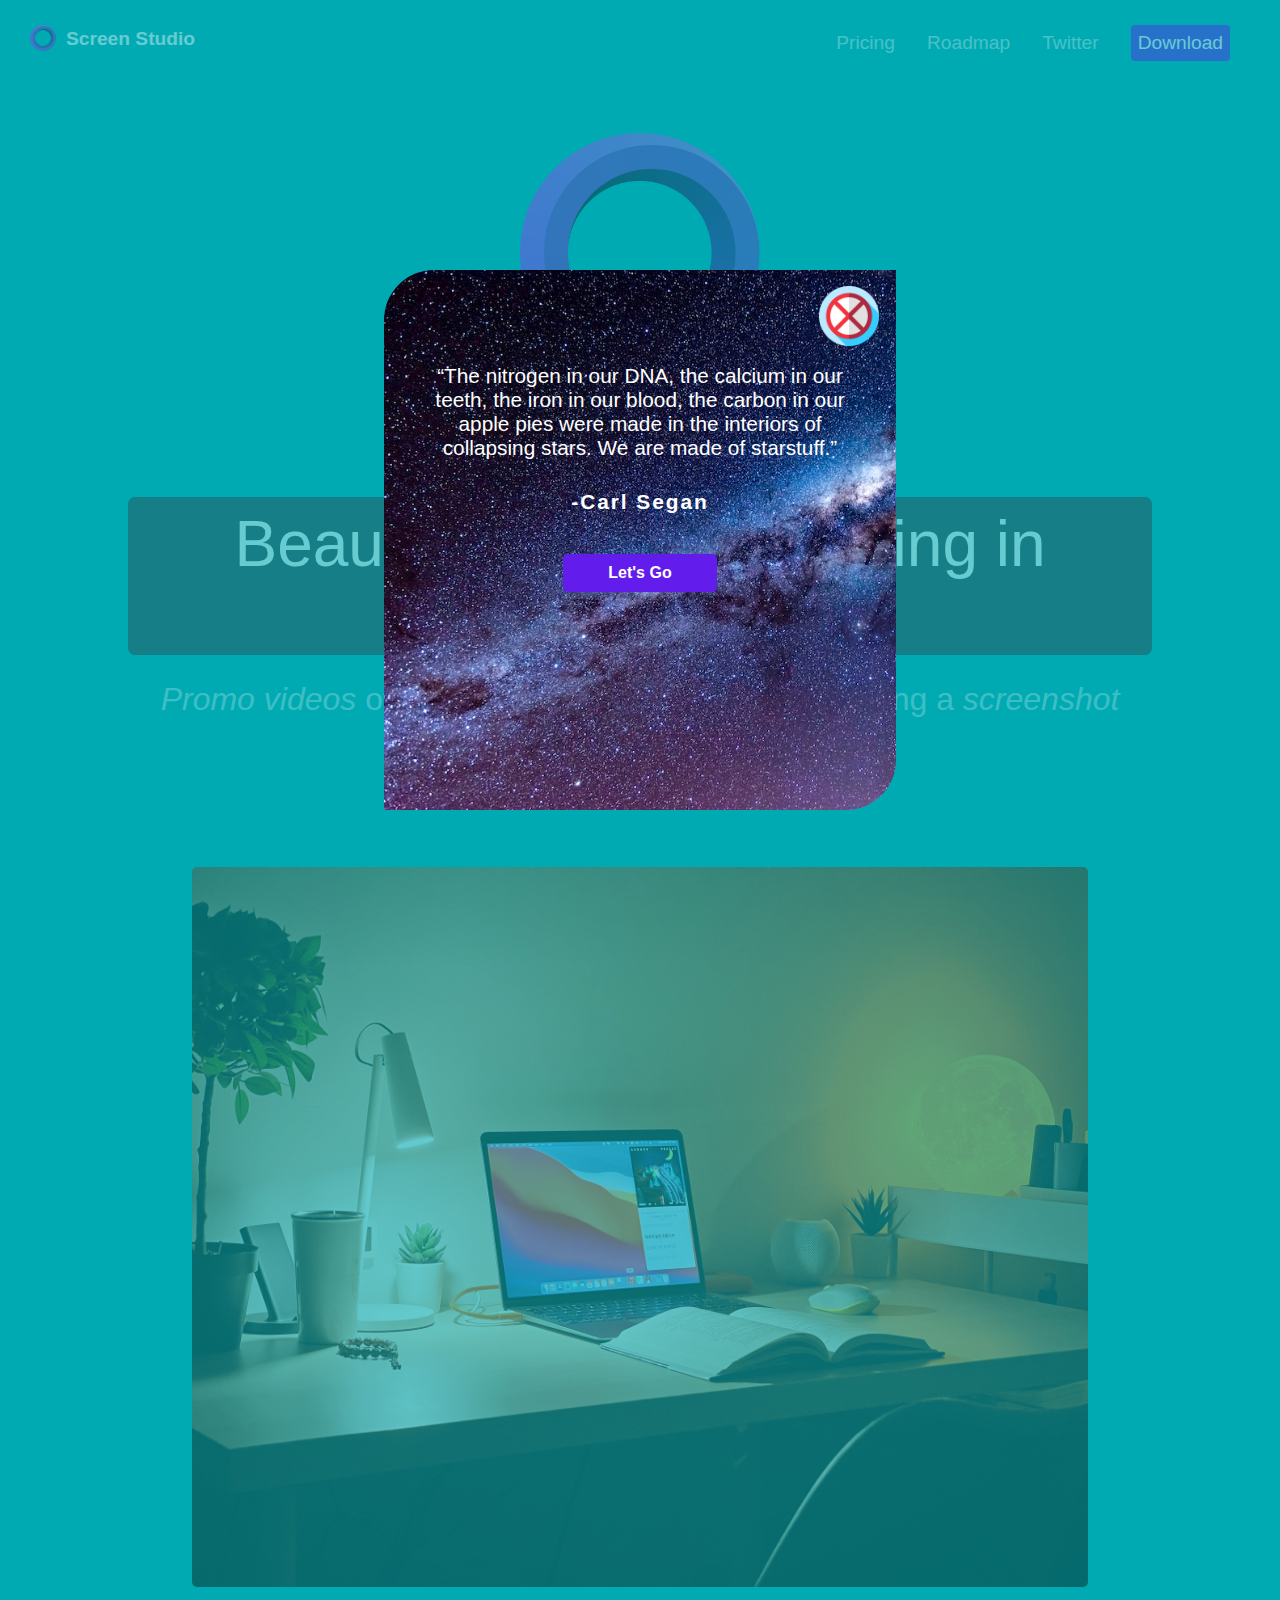
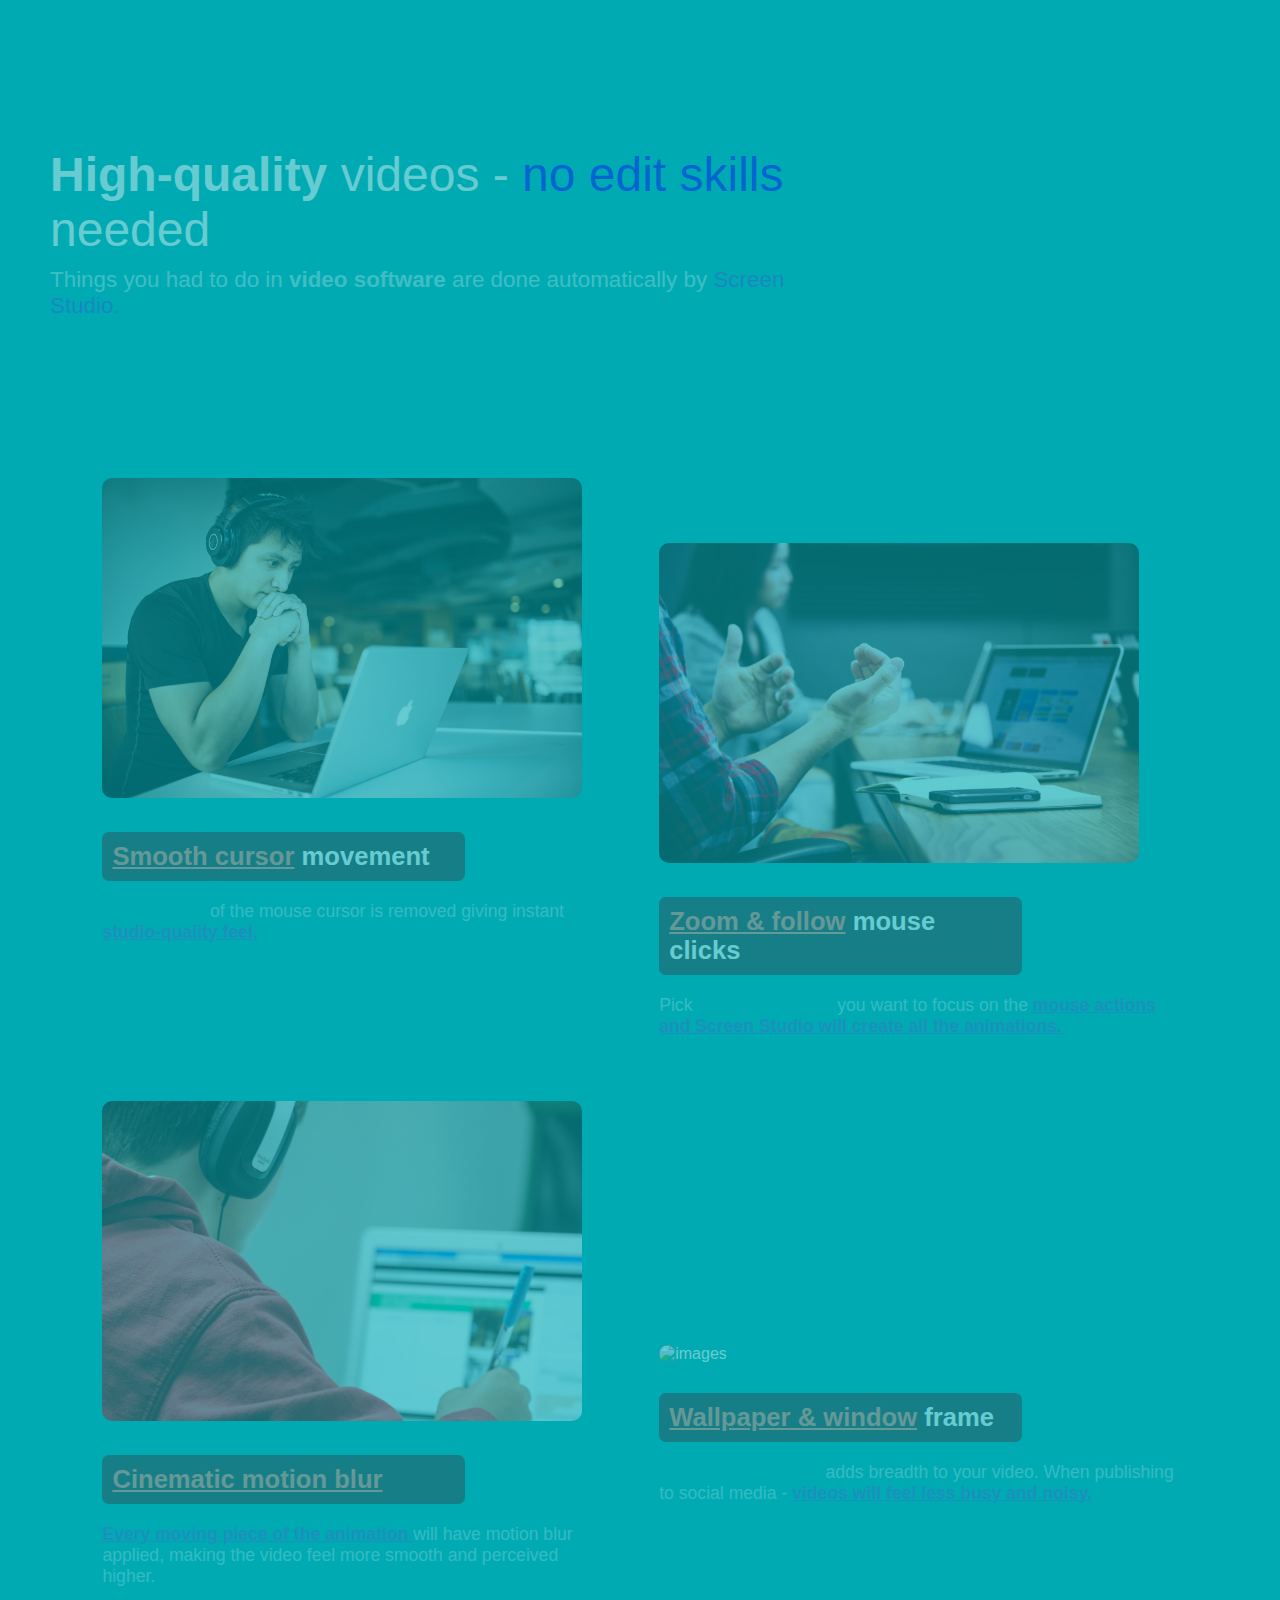
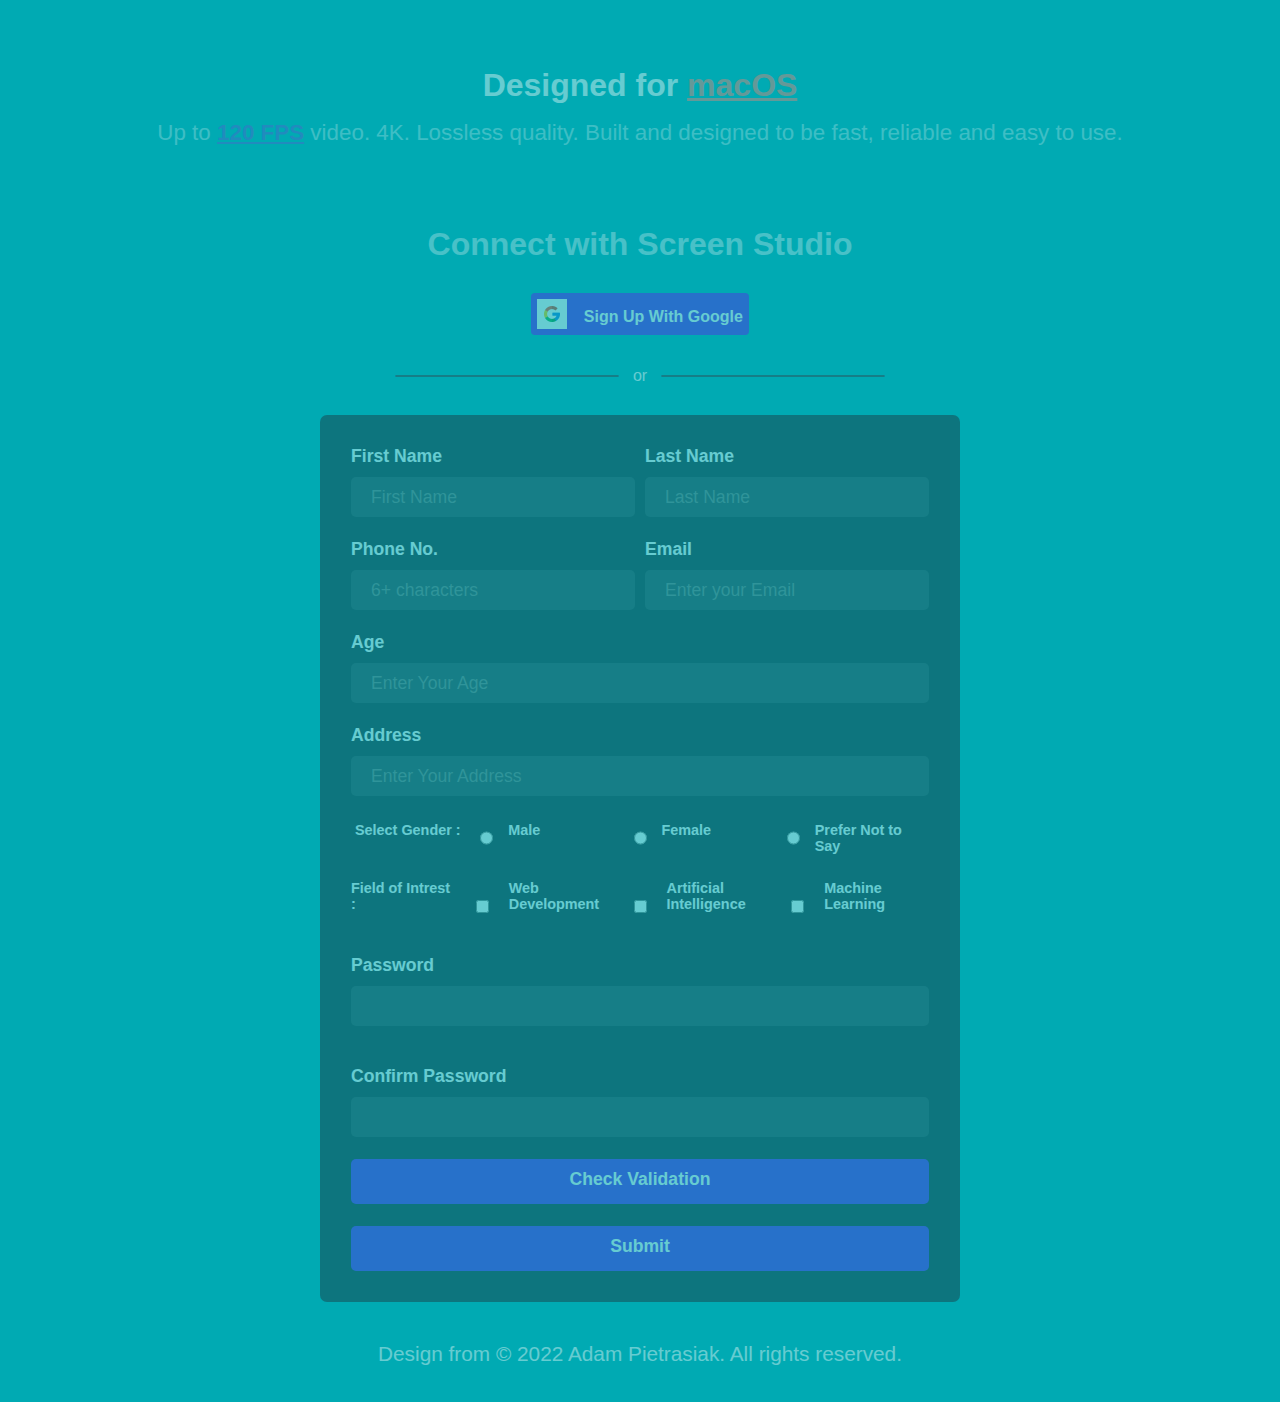
==== index.html @ 9323639a "first commit" ====
<!DOCTYPE html>
<html lang="en">
<head>
    <meta charset="UTF-8">
    <meta http-equiv="X-UA-Compatible" content="IE=edge">
    <meta name="viewport" content="width=device-width, initial-scale=1.0">
    <link rel="icon" href="images/round_icon.png">
    <link rel="stylesheet" href="css/utility.css">
    <link rel="stylesheet" href="css/style.css">
    <link rel="stylesheet" href="css/external.css">
    <title>Screen Studio</title>
</head>
<body>

    <div class="box">
        <img src="images/wrong.png" width="60px" class="image_cross  ">
            <p>“The nitrogen in our DNA, the calcium in our teeth, the iron in our blood, the carbon in our apple pies were made in the interiors of collapsing stars. We are made of starstuff.”</p>
            <p style="font-weight: 800; letter-spacing: 2px;">-Carl Segan</p>
            <div class="lets">Let's Go</div>
    </div>

    <div class="opacity">

    <nav>
        <div class="icon_text"> 
        <img src="images/round_icon.png" alt="icon">
        <p>Screen Studio</p>    
        </div>
        <ul>
            <li>Pricing</li>
            <li>Roadmap</li>
            <li>Twitter</li>
            <li class="btn">Download</li>
        </ul>
    </nav>

    <div class="main_icon">
        <img src="images/round_icon.png" alt="main_icon">
    </div>

    <section class="product">
        <img src="images/badge.png" alt="badge">
        <div class="product_hint">
            <p class="producthint">Product Hint</p>
            <p class="product_day">#1 Product of the Day</p>
        </div>
    </section>
    
    <main class="content">

                            <!--applying inline css -->
        <p style="font-size:4rem;
         background-color: var(--secondaryDarkColor); 
         width:80%;
          margin:0 auto;
           border-radius:7px"> Beautiful<span style="color:salmon"> screen </span>recording in <b> minutes </b></p>

        <p style="font-size:2rem;
         margin-top:1rem;
          opacity:0.6;" class="resize"> <i>Promo videos</i> of your <span style="color:blueviolet">digital product</span> as easy as taking a <i> screenshot</i></p>
    </main>
            <button class="btn2">Download Screen Studio</button>

          <section class="canvas flex">
            <img src="images/img1.jpg" alt="img">
          </section>

          <section style="width:65%; 
          padding-left:50px;
           margin-top:10rem">
            <p style="font-size:3rem;
             margin-bottom: 10px;"> <b>High-quality</b> videos - <span style="color:blue ;"> no edit skills </span> needed</p>


            <p style="font-size:1.4rem;
             opacity:0.6">Things you had to do in <b>video software</b> are done automatically by <span style="color: var(--purple);">Screen Studio.</span></p>
          </section>

                        <!-- applying external css -->

            <div class="boxes">
                <section class="section">
                    <img src="images/img2.jpg" alt="image">
                    <p class="para-1"> <span class="change_color"> Smooth cursor</span> movement</p>
                    <p class="para-2"><span class="italic"> All shakiness </span>of the mouse cursor is removed giving instant <span class="bold"> studio-quality feel.</span></p>
                </section>

                <section style="margin-top:10rem" class="section"> 
                    <img src="images/img3.jpg" alt="images">
                    <p class="para-1"><span class="change_color">Zoom & follow</span>  <span class="line"> mouse clicks </span> </p>
                    <p class="para-2">Pick <span class="italic"> parts of the video</span> you want to focus on the <span class="bold"> mouse actions and Screen Studio will create all the animations.</span></p>
                </section>
            </div>


            <div class="boxes">
                <section class="section">
                    <img src="images/img4.jpg" alt="image">
                    <p class="para-1"> <span class="change_color"> Cinematic motion blur </span></p>
                    <p class="para-2"> <span class="bold"> Every moving piece of the animation </span> will have motion blur applied, making the video feel more smooth and perceived <span class="italic">FPS</span> higher.</p>
                </section>

                <section style="margin-top:10rem" class="section"> 
                    <img src="images/img5.jpg" alt="images">
                    <p class="para-1"> <span class="change_color">Wallpaper & window</span> frame</p>
                    <p class="para-2"> <span class="italic"> Background padding</span> adds breadth to your video. When publishing to social media - <span class="bold"> videos will feel less busy and noisy. </span></p>
                </section>
            </div>

            <section class="designed flex_column">
                <p class="macos"> Designed for <span class="change_color">macOS</span></p>
                <p class="changable">Up to <span class="bold">120 FPS</span> video. 4K. Lossless quality. Built and designed to be fast, reliable and easy to use.</p>
            </section>

                    <!-- contact form started -->

            <h1 class="contact">Connect with Screen Studio</h1>

            <form action="html/redirected.html" onsubmit="return validateForm()" id="form">
                <section class="google">
                    <img src="images/google.png" alt="google_icon">
                    <p>Sign Up With Google</p>
                </section>   
                
                <section class="hor_line">
                <hr class="horizontal h1">
                or
                <hr class="horizontal h2">
            </section>

                        <!-- main form starts -->

            <section class="form">

                <div class="row">
                    <div class="input-data">
                        <label>First Name</label>
                        <input type="text" placeholder="First Name" class="input " id="fname">
                         <img  src="images/tick.png" alt="" width="20px" height="20px" id="tick" class="img img1">
                        <img  src="images/wrong.png" alt="" width="20px" height="20px" id="cross" class="img img2">
                        <small></small>
                    </div>

                    <div class="input-data">
                        <label>Last Name</label>
                        <input type="text" placeholder="Last Name" class="input"  id="lname" required>    
                        <img  src="images/tick.png" alt="" width="20px" height="20px"  class="img img1">
                        <img  src="images/wrong.png" alt="" width="20px" height="20px"  class="img img2">
                        <small></small>
                    </div>
                </div>

                <div class="row">
                    <div class="input-data" id="phone_left">
                    <label>Phone No.</label>
                    <input type="number" placeholder="6+ characters" id="phone" class="input" required>
                    <img  src="images/tick.png" alt="" width="20px" height="20px"  class="img img1">
                        <img  src="images/wrong.png" alt="" width="20px" height="20px"  class="img img2">
                    <small></small> 
                    </div>
                    <div class="input-data">
                        <label>Email</label>
                        <input type="email" class="input" id="email" placeholder="Enter your Email" required>
                        <img  src="images/tick.png" alt="" width="20px" height="20px"  class="img img1">
                        <img  src="images/wrong.png" alt="" width="20px" height="20px"  class="img img2">
                        <small style="font-size:11px;"></small>
                    </div>
                </div>
            
                <div class="row">
                    <div class="input-data" id="age_left">
                        <label>Age</label>
                    <input type="number" placeholder="Enter Your Age" class="input" min="1" max="100" id="age" required>
                    <img  src="images/tick.png" alt="" width="20px" height="20px"  class="img img1">
                        <img  src="images/wrong.png" alt="" width="20px" height="20px"  class="img img2">
                    <small></small>
                    </div>
                </div>

                <div class="row">
                    <div class="input-data" id="add_left">
                        <label>Address</label>
                        <input type="text" placeholder="Enter Your Address" class="input"  id="add" required>
                        <img  src="images/tick.png" alt="" width="20px" height="20px"  class="img img1">
                        <img  src="images/wrong.png" alt="" width="20px" height="20px"  class="img img2">
                        <small></small>
                    </div>
                </div>

                <div class="one-line">
                <div class="row">
                    <div class="input-data" id="radio"> 
                        <label>Select Gender : </label>
                        <input type="radio" name="gender">
                        <label for="gender" class="common">Male</label>
                        <input type="radio" name="gender">
                        <label for="gender" class="common">Female</label>
                        <input type="radio" name="gender">
                        <label for="gender" class="common">Prefer Not to Say</label>
                    </div>
                </div>
            </div>

            <div class="one-line">
                <div class="row">
                    <div class="input-data" id="checkbox">
                        <label>Field of Intrest :</label>
                        <input type="checkbox">
                        <label>Web Development</label>

                        <input type="checkbox">
                        <label>Artificial Intelligence</label>

                        <input type="checkbox">
                        <label>Machine Learning</label>
                    </div>
                </div>
            </div>

                <div class="row">
                    <div class="input-data" id="pass_left">
                        <label>Password</label>
                        <input type="password" class="input" id="pass" required>
                        <img  src="images/tick.png" alt="" width="20px" height="20px"  class="img img1">
                        <img  src="images/wrong.png" alt="" width="20px" height="20px"  class="img img2">
                        <small>Animation</small>
                    </div>
                    
                </div>

                <div class="row">
                    <div class="input-data" id="pass2_left">
                        <label>Confirm Password</label>
                        <input type="password" class="input" id="pass2" required>
                        <img  src="images/tick.png" alt="" width="20px" height="20px"  class="img img1">
                        <img  src="images/wrong.png" alt="" width="20px" height="20px"  class="img img2">
                        <small></small>
                    </div>
                </div>
                <div class="row">
                    <div class="input-data">
                        <input type="button" value="Check Validation" id="btn">
                    </div>
                </div>
                <!-- <div class="row">
                    <div class="input-data">
                        <input type="button" value="Submit" id="sub">
                    </div>
                </div> -->
                
                <div class="row">
                    <div class="input-data">
                        <input type="submit" value="Submit" id="sub">
                    </div>
                </div>
        </section>
        
            
            </form>

            <script src="js/app.js"></script>

            <footer class="footer"> 
                <div class="content">
                   <p> Design from © 2022 Adam Pietrasiak. All rights reserved.
                </p>
                </div>
            </footer>
        </div>
</body>
</html>
---- css/utility.css ----
*{
    margin: 0;
    padding: 0;
    box-sizing: border-box;
}

:root{
/* --primaryColor:hsl(183, 49%, 63%);

--white:hsl(0, 0%, 100%);
/* --lightblue:hsl(183, 49%, 63%);  */
--backgroundColor:hsl(216, 19%, 16%);
--blue:hsl(183, 100%, 35%);
--secondaryDarkColor:hsl(217, 10%, 25%);
--darkColor:rgb(0, 0, 0);
--purple:rgb(98, 29, 237);
}

:root{
/* --outfit:"Outfit" , sans-serif;
--poppins:'Poppins', sans-serif; */
--manrope:  "Manrope", "Inter" , sans-serif
}

/* ::-webkit-scrollbar{
    width: 0.5rem;
    background-color: var(--secondaryDarkColor);
    outline: 1px solid slategray;
}

::-webkit-scrollbar-track{
    background: var(--secondaryDarkColor);
}

::-webkit-scrollbar-thumb {
    background: var(--blue);
    border-radius: 2rem;
  } */


.flex{
    display: flex;
    justify-content: center;
    align-items: center;
  }
  .flex_column{
    display: flex;
    justify-content: center;
    align-items: center;
    flex-direction: column;
  }
---- css/style.css ----
*{
    margin: 0;
    padding: 0;
    box-sizing: border-box;
}
body{
    background: var(--blue);
    color:white;
   min-height: 100vh;
    font-family: var(--manrope);
}
nav{
    display: flex;
    justify-content: space-between;
    margin-top: 25px;
}
nav ul {
    display: flex;
    justify-content: space-around;
    align-items: center;
    gap: 2rem;
    padding-right:50px;
}
nav ul li {
    list-style: none;
    font-weight: 500;
    font-size: 1.2rem;
    opacity: 0.7;
    cursor: pointer;
    user-select: none;
    transition: 0.3s ease-out;
}
nav ul li:hover{
    opacity: 1;
}
.btn{
    padding: 7px;
    opacity: 1;
    border-radius: 4px;
    background:var(--purple);
    transition: 0.3s all ease;
}
.btn:hover{
    background:var(--purple);
    opacity: 0.8;
}
.icon_text{
    display: flex;
    padding-left: 30px;
}
.icon_text img{
    width: 26px;
    height: 26px;
}
.icon_text p{
    margin-top: 3px;
    padding-left: 10px;
    font-weight: 600;
    font-size: 1.2rem;
}
 
                /* main icon with rotation animation */
.main_icon{
    display: flex;
    justify-content: center;
    align-items: center;
    margin-top: 4.5rem;
}
.main_icon img{
    width: 15rem;
    height: 15rem;
    transition:0.3s all ease;
    animation:round 4s linear infinite;
}
@keyframes round{
    /* 0%{
        transform: rotate(30deg);
    } */
    10%{
        transform: rotate(30deg);
    }
    20%{
        transform: rotate(90deg);
    }
    30%{
        transform: rotate(120deg);
    }
    40%{
        transform: rotate(180deg);
    }
    50%{
        transform: rotate(210deg);
    }
    60%{
        transform: rotate(240deg);
    }
    70%{
        transform: rotate(270deg);
    }
    80%{
        transform: rotate(300deg);
    }
    90%{
        transform: rotate(330deg);
    }
    100%{
        transform: rotate(360deg);
    }
}

.product{
    margin: 0 auto;
    margin-top: 40px;
    max-width: 18rem;
    background:var(--secondaryDarkColor);
    border-radius: 7px;
    padding: 3px 10px 3px 10px;
    display: flex;
    justify-content: space-around;
    align-items: center;
    gap: 1rem;
}
.product img{
    width: 3rem;
    height: 3rem;
}
.product .product_hint{
    font-weight: 600;
}
.content{
    margin-top: 30px;
    text-align: center;
}
.btn2{
    display: flex;
    justify-content: center;
    align-items:center;
    margin: 0 auto;
    margin-top: 26px;
    background:var(--purple);
    color: white;
    padding: 17px;
    outline: none;
    font-size: 1.1rem;
    font-weight: 550;
    cursor: pointer;
    border-radius: 6px;
    transition: 0.2s all ease;
}
.btn2:hover{
    opacity: 0.8;
}

.canvas img{
    border-radius: 5px;
    width: 70%;
    height: 80vh;
    margin-top: 4rem;
}


                /* responsive */

@media only screen and (max-width:1200px){

}
---- css/external.css ----
*{
    margin: 0;
    padding: 0;
    box-sizing: border-box;
}

body{
    font-family: var(--manrope);
}   
.opacity{
    opacity: 0.4;
}
.box{
    width: 40%;
    height: 60vh;
    background: url('../images/cosmo.jpg');
    background-repeat: no-repeat;
    background-size: cover;
    z-index: 999;
    position: fixed;
    left: 30%;
    top: 30%;
    border-top-left-radius: 50px;
    border-bottom-right-radius: 50px;
    transition: 1s all ease;
}
.box img{
    position: relative;
    left: 85%;
    top: 1rem;
    cursor: pointer;
    transition: 0.3s all ease;
}
.box img:hover{
    transform: scale(1.1);
}
.box p{
    margin: 0 auto;
    width: 80%;
    font-size: 1.3rem;
    text-align: center;
    margin-top: 30px;
}
.box .lets{
    background:var(--purple);
    padding: 10px;
    margin: 0 auto;
    width: 30%;
    text-align: center;
    margin-top:40px;
    border-radius: 5px;
    font-weight: 700;
    cursor: pointer;
    transition: 0.3s all ease;
}
.lets:hover{
    opacity: 0.8;
    transform: scale(1.1);
}
.up{
    transform: translateY(-800px);
}
.left{
    transform: translateX(1000px);
}
.boxes{
    margin: 0 auto;
    width: 90%;
    cursor: pointer;
    display: flex;
    justify-content: space-evenly;
    align-items: center;
    margin-top: 4rem;
}
.boxes section{
    width: 45%;
}
.section img{
    width:30rem;
    border-radius: 10px;
    height: 20rem;
}
/* 
.section img{
    border-radius: 10px;
    width: 30rem;
    height: 20rem;
} */

                        /* giving same class to paragraph */

.para-1{
    margin-top: 30px;
    font-size: 1.6rem;
    font-weight: 600;
    background:var(--secondaryDarkColor);
    padding: 10px;
    max-width: 70%;
    border-radius: 7px;
}
.para-2{
    border-radius: 7px;
    font-size: 1.1rem;
    padding-top: 20px;
    opacity: 0.5;
}

/* changing color of specific word */

.change_color{
    color: salmon;
    text-decoration: underline;
}
.italic{
    font-style:italic;
    color: var(--blue);
}
.bold{
    font-weight: bold;
    color: blueviolet;
    text-decoration: underline;
}

.macos{
    -webkit-font-smoothing: antialiased;
    font-size: 2rem;
    font-weight: 700;
    margin-top: 5rem;
}
.changable{
    font-size: 1.4rem;
    margin-top: 1rem;
    opacity: 0.6;
}

                    /* form starts here */
.contact{
    font-size: 2rem;
    opacity: 0.7;
    text-align: center;
    margin-top: 5rem;
    font-weight: 700;
}
.google{
    margin: 0 auto;
    background:var(--purple);
    padding: 6px;
    width:17%;
    display: flex;
    align-items: center;
    margin-top: 30px;
    border-radius: 4px;
    justify-content: space-between;
    cursor: pointer;
    transition: 0.3s all ease;
}
.google:hover{
    opacity: 0.7;
}
.google img{
    background-color: white;
    padding: 7px;
    width: 30px;
    height: 30px;
}
.google p{
    margin-top: 6px;
    font-weight: 550;
}

.hor_line{
    display: flex;
    justify-content: center;
    align-items: center;
    margin-top: 2rem;
}
.horizontal{
    background:var(--purple);
    border: 1px solid var(--secondaryDarkColor);
    width: 14rem;
    border-radius: 4px;
    margin: 0 14px 1px 14px;
}

.policies{
    color: blue;
}


                    /* main form starts from here */


.form{
    margin: 0 auto;
    width: 50%;
    background:var(--backgroundColor);
    margin-top: 30px;
    padding: 20px;
    border-radius: 7px;
}
.row{
    padding: 6px;
    display: flex;
    justify-content: flex-start;
    /* align-items: center; */
    width: 100%;
}
.row .input-data{
    margin: 5px;
    width: 100%;
}
input[type="text"],input[type="number"],input[type="email"],input[type="password"] {
    margin-top: 10px;
}
.row .input-data label{
    width: 100%;
    display: block;
    font-weight: 600;
    font-size: 1.1rem;
}
.one-line .row .input-data{
    display: flex;
}
.row .input-data .input{
    height: 40px;
    width: 100%;
    padding: 20px;
    border-radius: 5px;
    outline: none;
    border: none;
    background-color: var(--secondaryDarkColor);
    font-size: 1.1rem;
    color: white;
    transition: 0.2s all ease;
}
 

input[type="button"], input[type="submit"]{
    height: 2rem;
    width: 100%;
    border: none;
    padding: 10px 0 35px 0;
    outline: none;
    cursor: pointer;
    font-size: 1.1rem;
    font-weight: 700;
    border-radius: 5px;
    background:var(--purple);
    color: white;
    transition: 0.4s all ease;
}

input[type="button"]:hover{
    opacity: 0.6;
    transform: translateY(-3px);
}

#radio{
    width: 100%;
    padding: 4px;
}
#radio label{
    /* margin-top: 27px; */
    font-size: 0.9rem;
}
#radio input{
    width: 40px;
    margin: 0px 15px 0px 15px;
    accent-color: var(--purple);
}

input[type="checkbox"]{
    margin: 20px;
}
#checkbox label{
    font-size: 0.9rem;
}
.input-data{
    /* background-color: red; */
    position: relative;
    /* overflow: hidden; */
}

.input-data .img{
    visibility: hidden;
    position:absolute;
    bottom: 1.8rem;
    left: 16.9rem;
}
#age_left .img ,#add_left .img,#pass_left .img,#pass2_left .img{
    left: 36rem;
}


/* .left img{
    left: 100%;
} */
/* .visibleImage{
    visibility: visible;
}
.hiddenImage{
    visibility: visible;
} */
small{  
        visibility: hidden;
        color: red;
        letter-spacing: 1.3px;
        font-weight:750;
        font-size: 1rem;
        position: relative;
        top: 8px;
}

.footer{
    height: 70px;
    background-color: var(--blue);
}
.content p{
    font-size: 1.3rem;
    text-align: center;
    padding-top: 10px;
}
/* 
.input-data .input.success{
    border: 1px solid green;
}
.input-data .input.error{
    border: 1px solid red;
}

.input.success+.img1.active{
    visibility: visible;
}
 
.input.error + .img2.active{
    visibility: visible;
} */


.input-data.success .input{
    border: 1px solid green;
}
.input-data.error .input{
    border: 1px solid red;
}

.input-data.success .img1.active{
    visibility: visible;
}

.input-data.error .img2.active{
    visibility: visible;
}

.input-data.error small{
    visibility: visible;
}

.animate{
    transition: 0.5s all ease;
    animation: shaking 2s linear infinite;
}
@keyframes shaking{
    0%{
        transform: translateY(-20px);
    }
    50%{
        transform: translateY(10px);
    }
    100%{
        transform: translateY(-60px);
    }
}

            /* responsive */

@media only screen and (max-width:1100px){
        .section img{
            width: 20rem;
            height: 10rem;
        }
        .changable{
            width: 70%;
            text-align: center;
        }
        .google{
            width: 10rem;
        }
        .google p{
            font-size: 0.7rem;
        }
        .input-data .img{
            left: 13rem;
            bottom: 2.8rem;
        }
        #phone_left .img{
            bottom: 1.9rem;
        }
        #add_left .img , #age_left .img, #pass_left .img , #pass2_left .img{
            left: 27rem;
            top: 2.6rem;
        }
}
            
@media only screen and (max-width:992px){
    .form{
        width: 70%;
    }
    .section img{
        width: 18rem;
        height: 10rem;
    }

    .input-data .img{
        top: 2.6rem;
    }
}

@media only screen and (max-width:768px){
    .boxes{
        display: block;
        margin-top: 7rem;
        min-width:80%;
    }
    .para-1{
        margin: 0 auto;
    }
    .para-2{
        margin: 0 auto; 
        text-align: center;
        font-size: 1.5rem;   
    }
    .section img{
        width: 32rem;
        height: 22rem;
        margin: 0 auto;
        margin-bottom: 3rem;
    }
    .section{
        min-width: 100%;
        display: flex;
        flex-direction: column;
    }
    .input-data .img{
        left: 10rem;
    }
    #add_left .img , #age_left .img, #pass_left .img , #pass2_left .img{
        left: 25rem;
        /* top: 2.6rem; */
    }   
    .box{
        width: 50%;
    }
    .box img{
        width: 40px;
    }
    .box p{
        font-size: 1.5rem;
    }
}
@media only screen and (max-width:700px) {
    #add_left .img , #age_left .img, #pass_left .img , #pass2_left .img{
        left: 20rem;
        /* top: 2.6rem; */
    }   
}
@media only screen and (max-width:485px){
        .input-data .img{
            left: 9rem;
        }
        .box{
            left: 10%;
            width: 80%;
        }
}
@media only screen and (max-width:600px){
    .section img{
        width: 25rem;
        height: 15rem;
    }
    nav ul li {
        display: none;
    }
    nav div{
        margin: 0 auto;
    }
    .form{
        width: 90%;
    }
    .para-1{
        text-align: center;
    }
    /* .row .input-data{
        flex-wrap: wrap;
    } */
    #checkbox label{
        font-size: 0.69rem;
    }
    #radio label{
        font-size: 0.69rem;
    }
    
}

@media only screen and (max-width:415px){
    .section img{
        width: 15rem;
        height: 7.5rem;
    }
    .row{
        flex-wrap: wrap;
    }
    .row .input-data{
        flex-wrap: wrap;
    }
    .changable{
        width: 80%;
        font-size: 1.1rem;
        text-align: center;
    }
    .resize{
        margin: 0 auto;
        text-align: center;
        width: 80%;
        font-size: 0.7rem;
    }
    .form{
        width: 80%;
    }
    .horizontal{
        width: 8rem;
    }
    .google{
        width: 13rem;
    }

    .input-data .img{
        left:91%;
    }
    #add_left .img , #age_left .img, #pass_left .img , #pass2_left .img{
        left:91%;
        /* top: 2.6rem; */
    } 
}
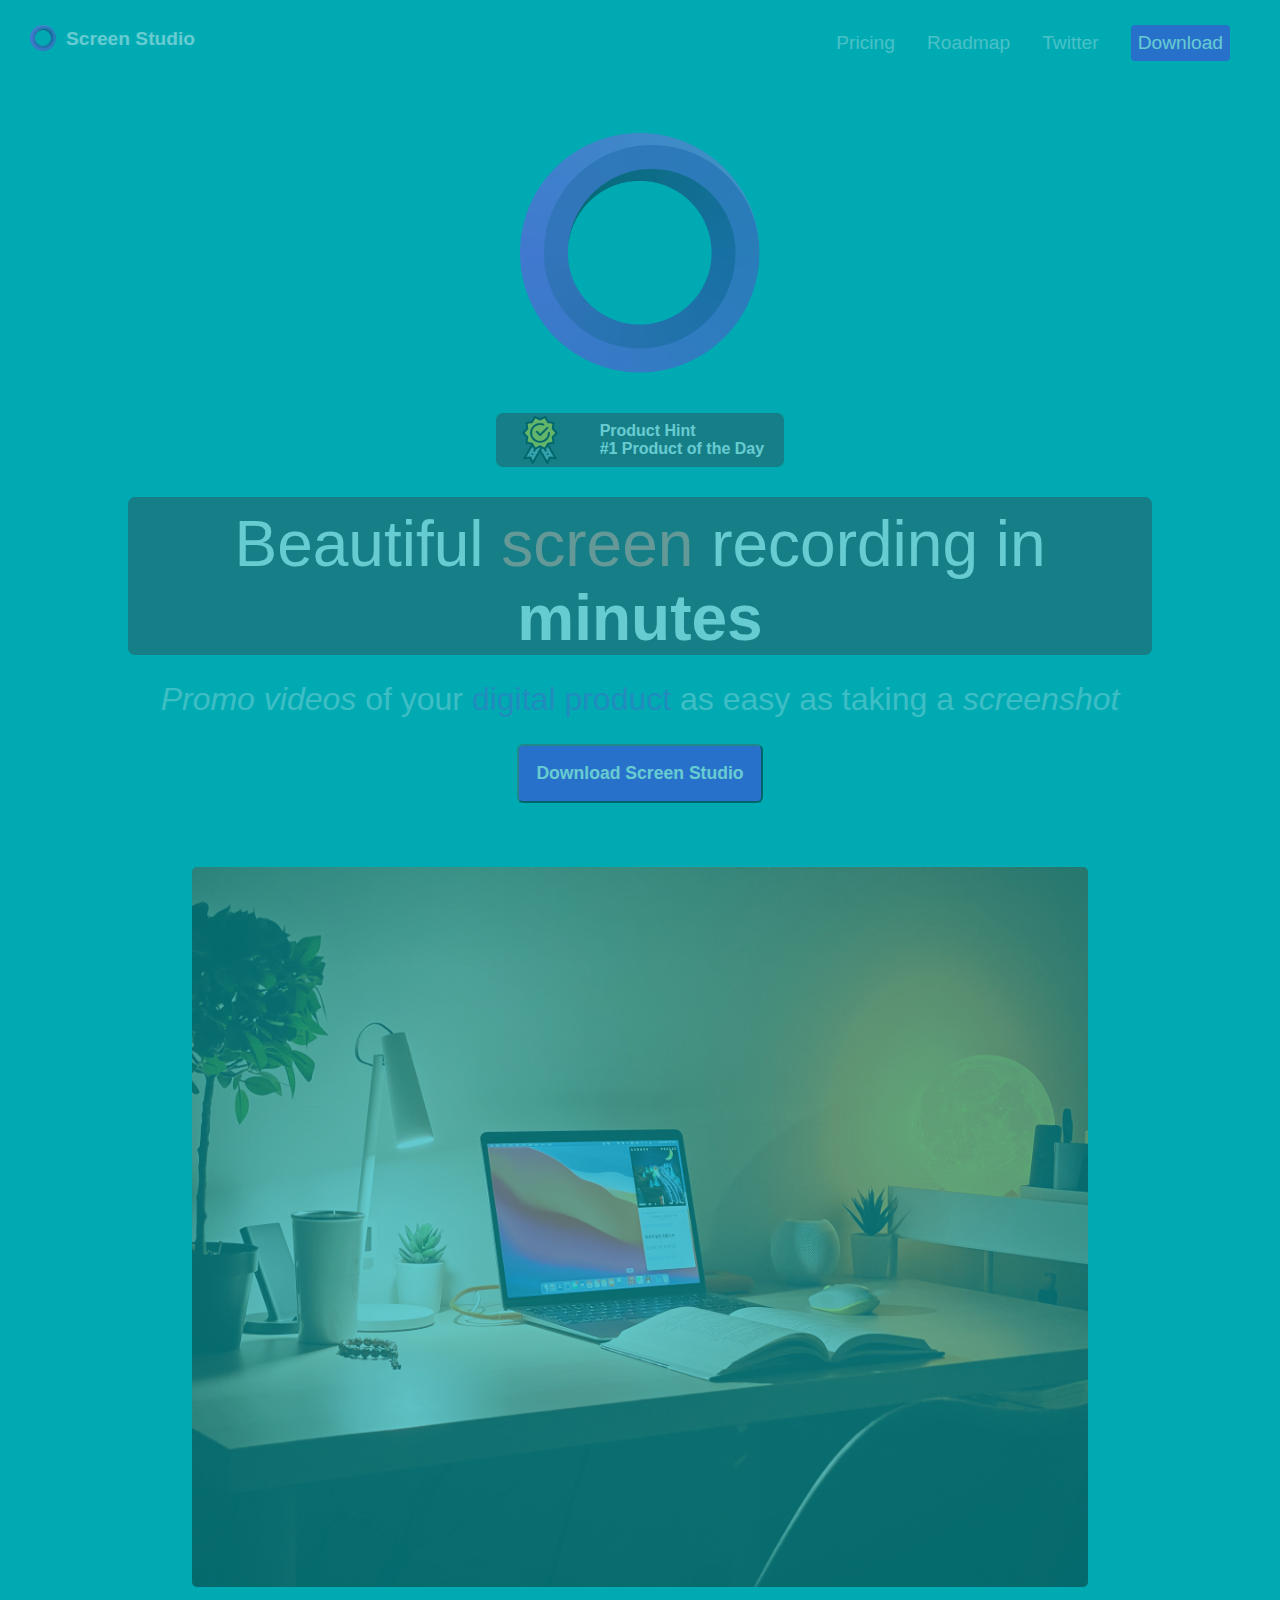
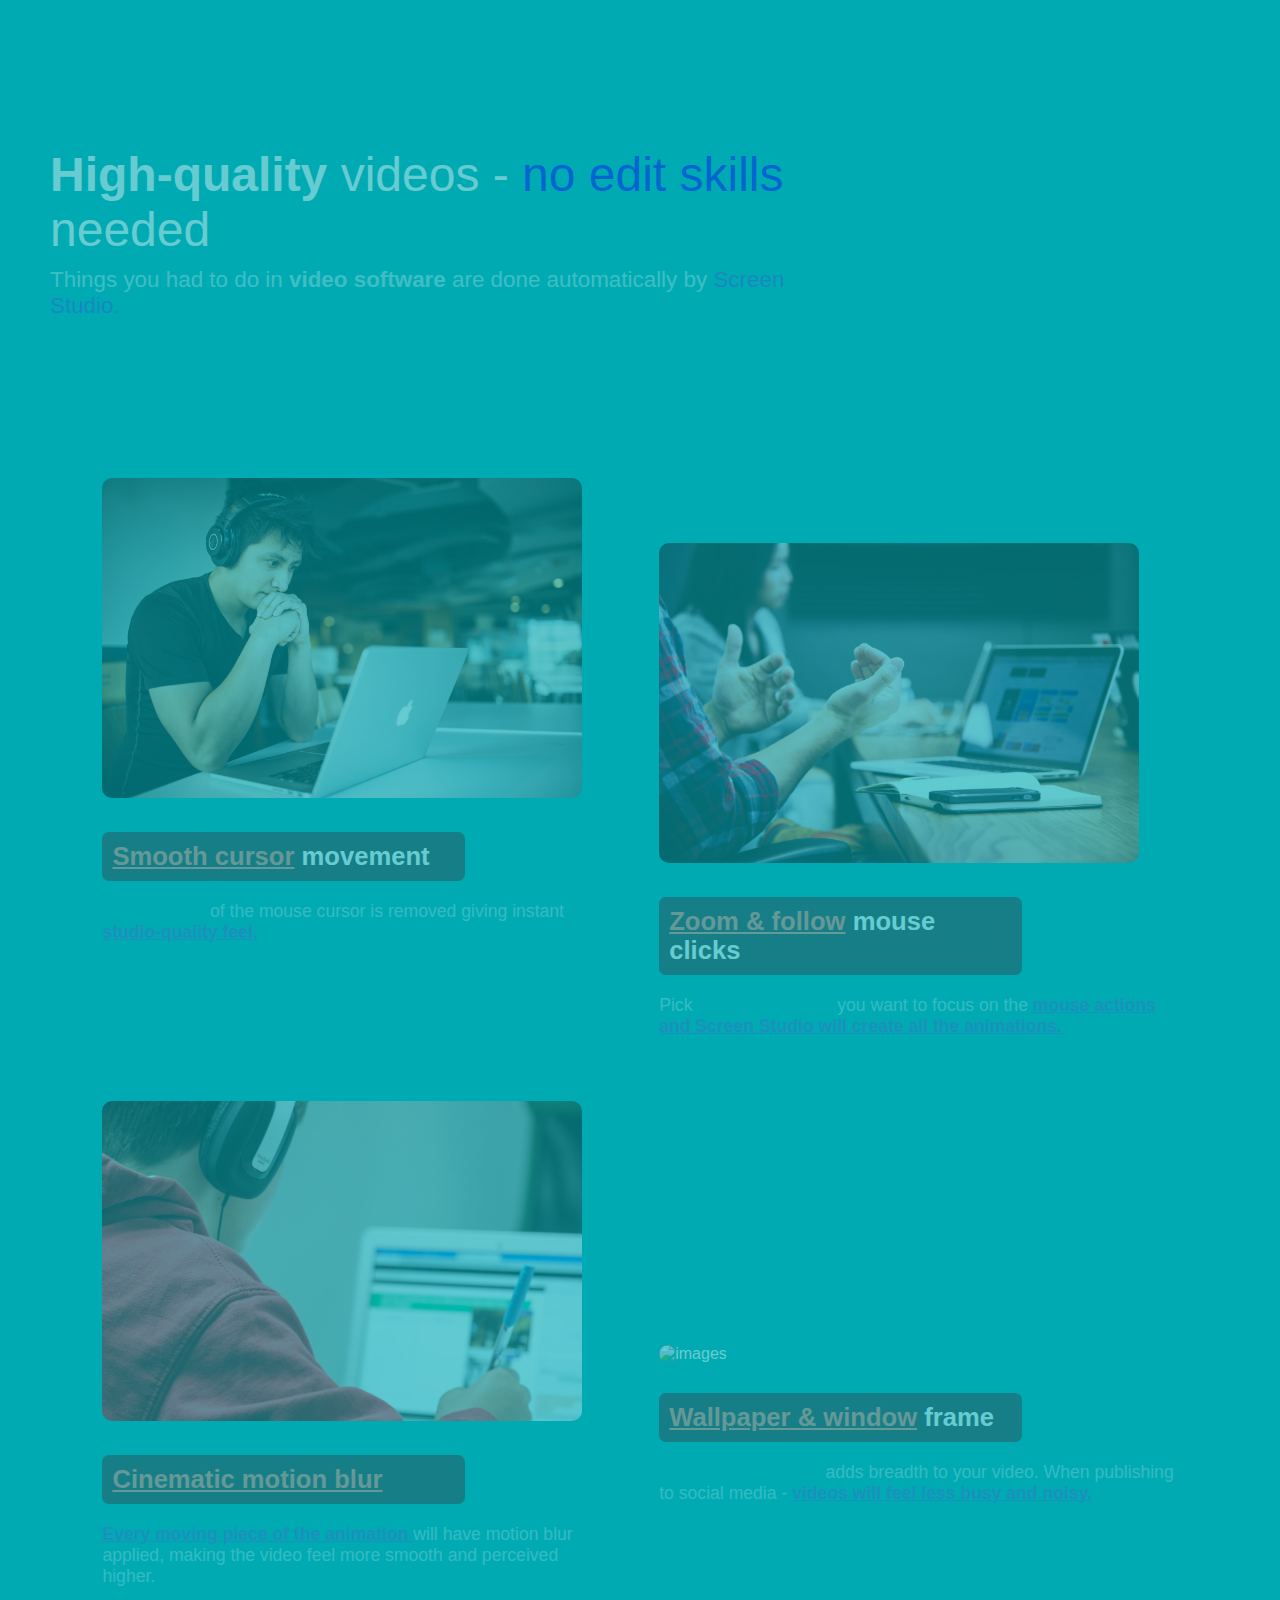
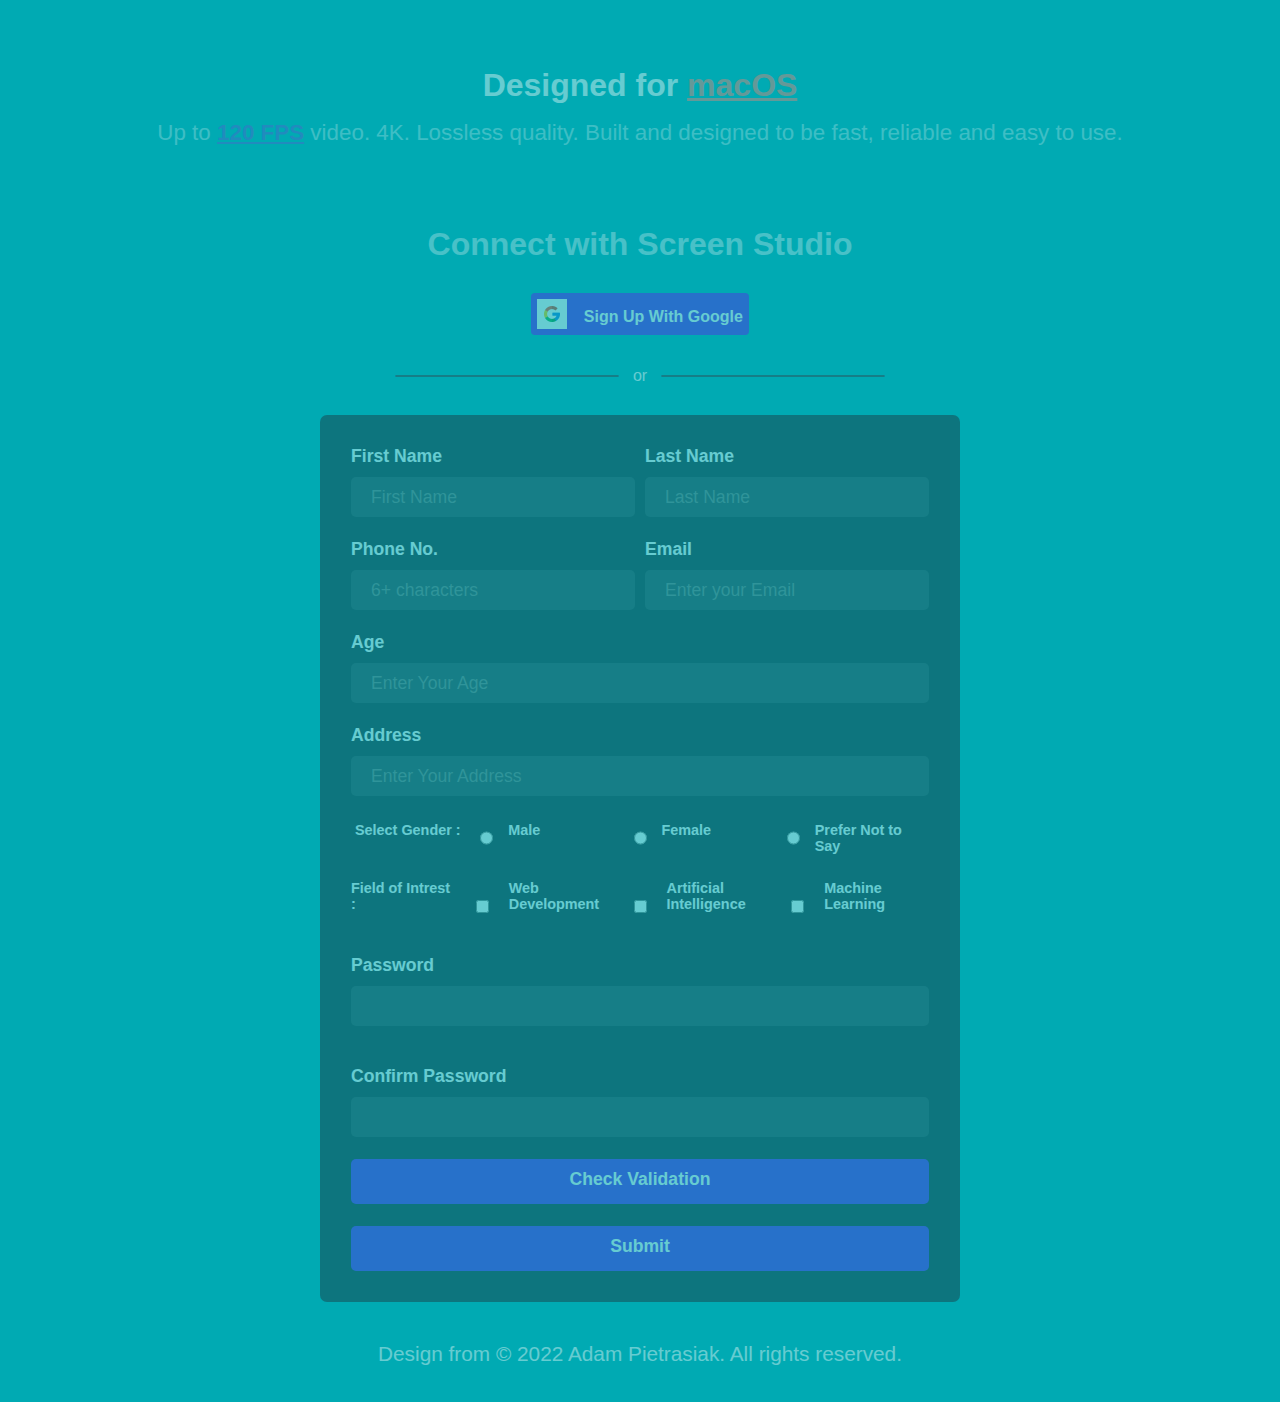
==== commit 481040a2: "redirect page edit" ====
--- a/index.html
+++ b/index.html
@@ -12,12 +12,12 @@
 </head>
 <body>
 
-    <div class="box">
+    <!-- <div class="box">
         <img src="images/wrong.png" width="60px" class="image_cross  ">
             <p>“The nitrogen in our DNA, the calcium in our teeth, the iron in our blood, the carbon in our apple pies were made in the interiors of collapsing stars. We are made of starstuff.”</p>
             <p style="font-weight: 800; letter-spacing: 2px;">-Carl Segan</p>
             <div class="lets">Let's Go</div>
-    </div>
+    </div> -->
 
     <div class="opacity">
 
--- a/css/style.css
+++ b/css/style.css
@@ -70,13 +70,13 @@
     width: 15rem;
     height: 15rem;
     transition:0.3s all ease;
-    animation:round 4s linear infinite;
+    animation:round 3s linear infinite;
 }
-@keyframes round{
+/* @keyframes round{ */
     /* 0%{
         transform: rotate(30deg);
     } */
-    10%{
+    /* 10%{
         transform: rotate(30deg);
     }
     20%{
@@ -106,8 +106,13 @@
     100%{
         transform: rotate(360deg);
     }
+} */
+
+@keyframes round{
+    100%{
+        transform: rotate(360deg);
+    }
 }
-
 .product{
     margin: 0 auto;
     margin-top: 40px;
@@ -163,4 +168,11 @@
 
 @media only screen and (max-width:1200px){
 
+}
+
+@media only screen and (max-width:415px) {
+        .canvas img{
+            width: 80%;
+            height: 30vh;
+        }
 }--- a/css/external.css
+++ b/css/external.css
@@ -376,8 +376,8 @@
 
 @media only screen and (max-width:1100px){
         .section img{
-            width: 20rem;
-            height: 10rem;
+            width: 25rem;
+            height: 15rem;
         }
         .changable{
             width: 70%;
@@ -399,6 +399,13 @@
         #add_left .img , #age_left .img, #pass_left .img , #pass2_left .img{
             left: 27rem;
             top: 2.6rem;
+        }
+        .box{
+            left:12%;
+            min-width: 80%;
+        }
+        .box p{
+            font-size: 3rem;
         }
 }
             
@@ -407,12 +414,19 @@
         width: 70%;
     }
     .section img{
-        width: 18rem;
-        height: 10rem;
+        width: 23rem;
+        height: 13rem;
     }
 
     .input-data .img{
         top: 2.6rem;
+    }
+    .box{
+        left:12%;
+        min-width: 80%;
+    }
+    .box p{
+        font-size: 3rem;
     }
 }
 
@@ -503,9 +517,13 @@
 }
 
 @media only screen and (max-width:415px){
+    .boxes{
+        margin-top: 10rem;
+    }
     .section img{
-        width: 15rem;
-        height: 7.5rem;
+        width: 20rem;
+        height: 10rem;
+        margin-top: -8rem;
     }
     .row{
         flex-wrap: wrap;
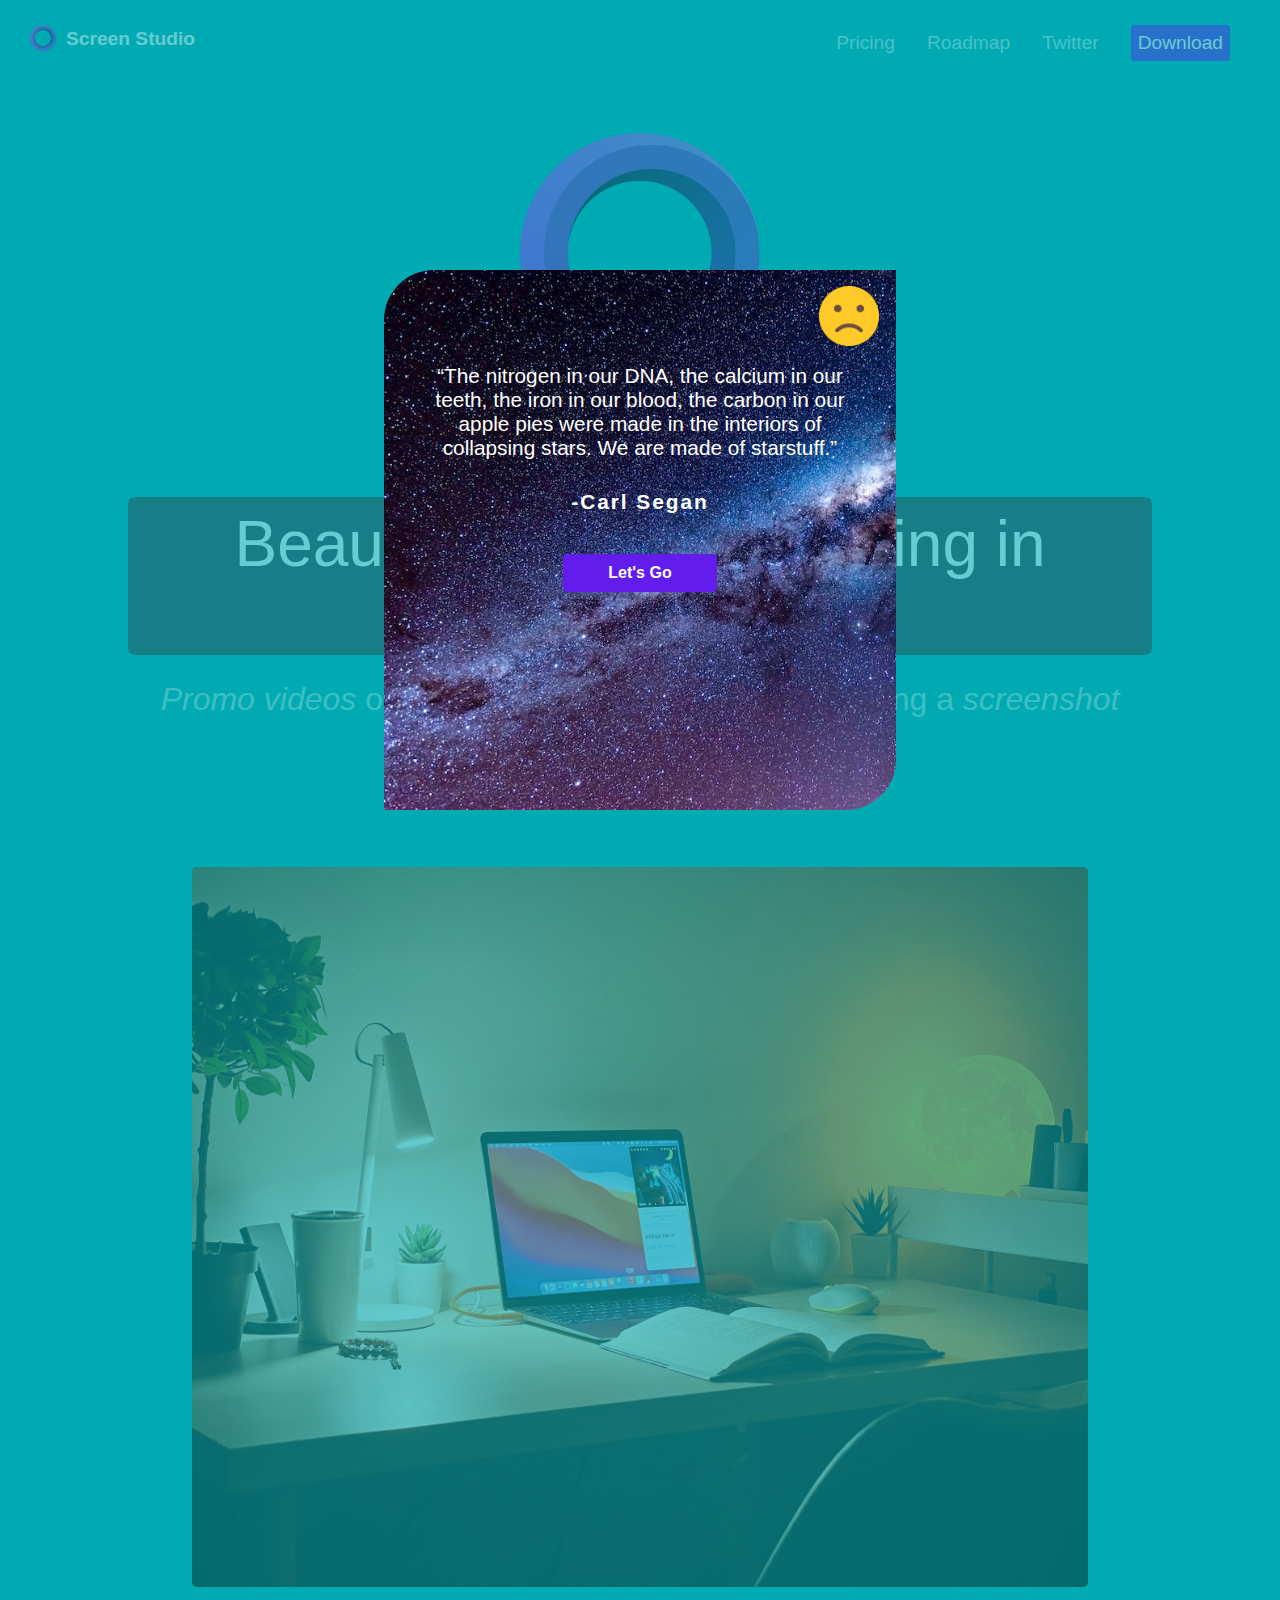
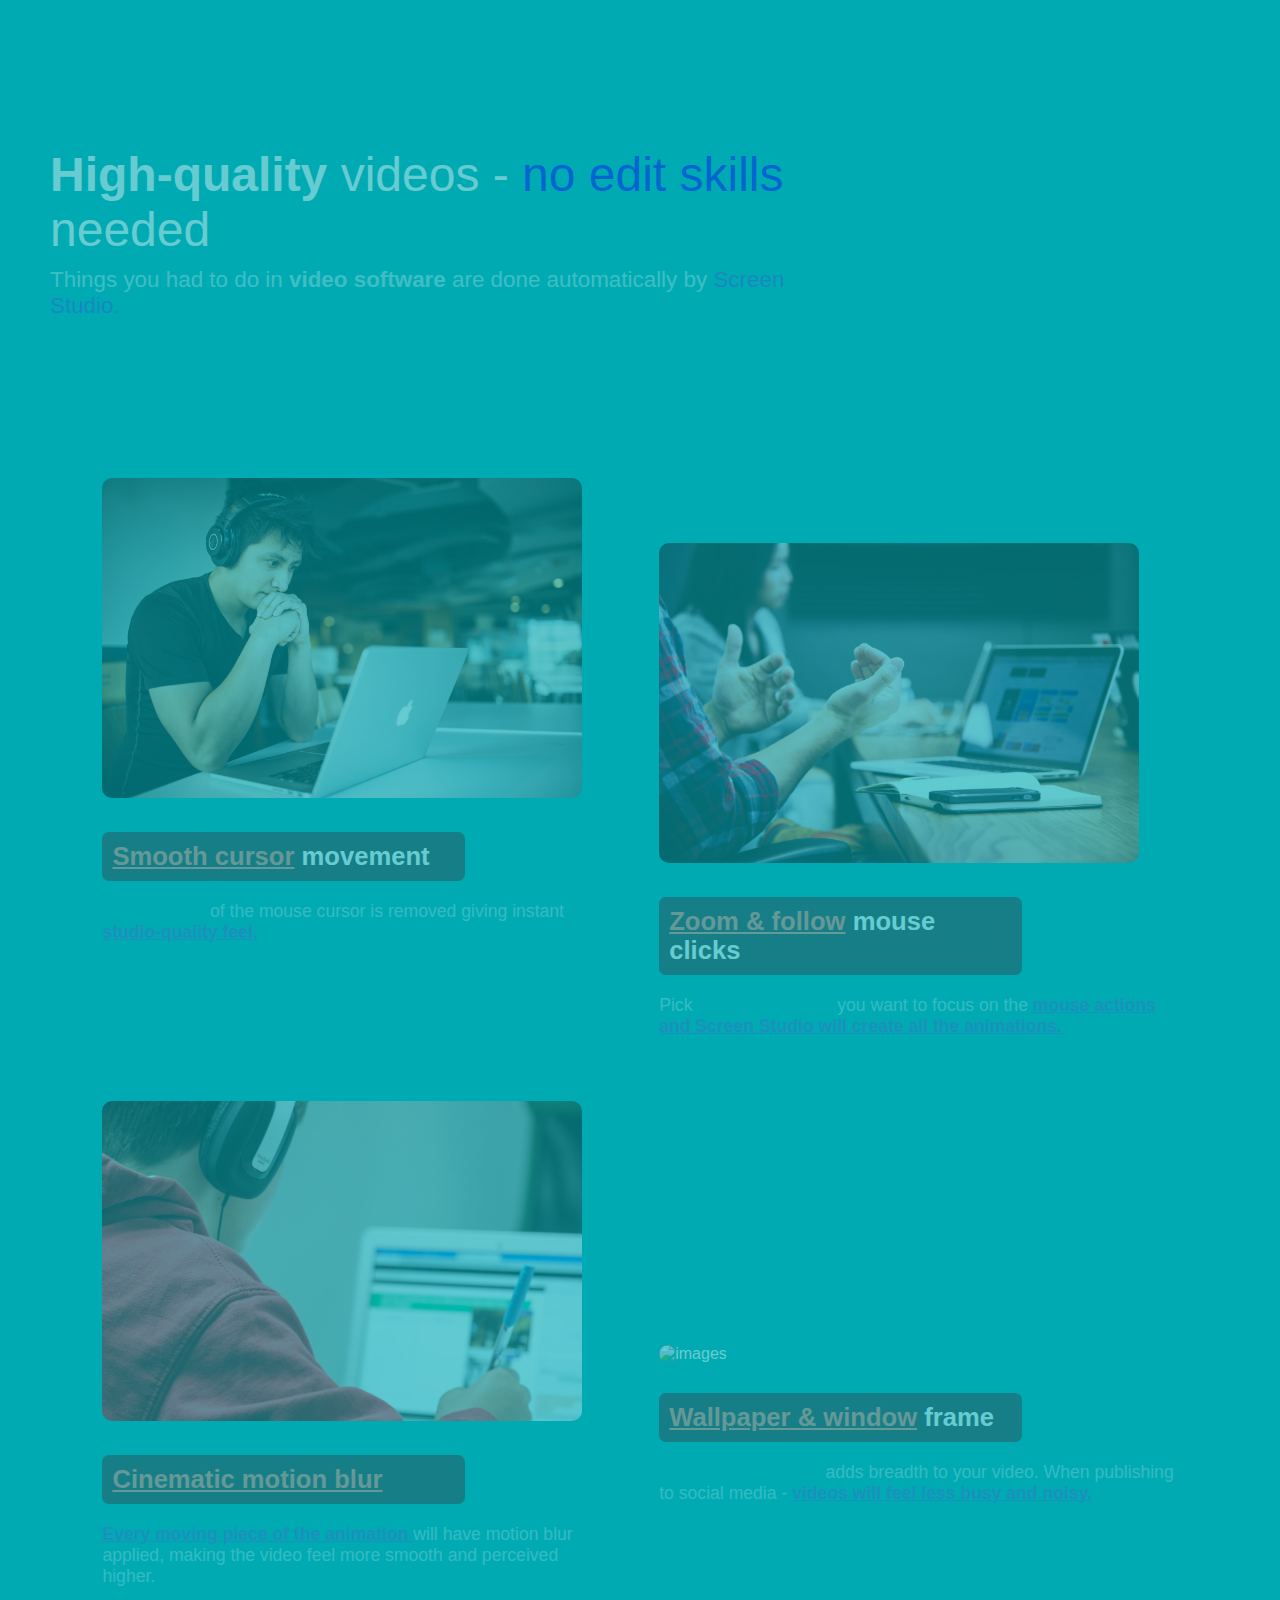
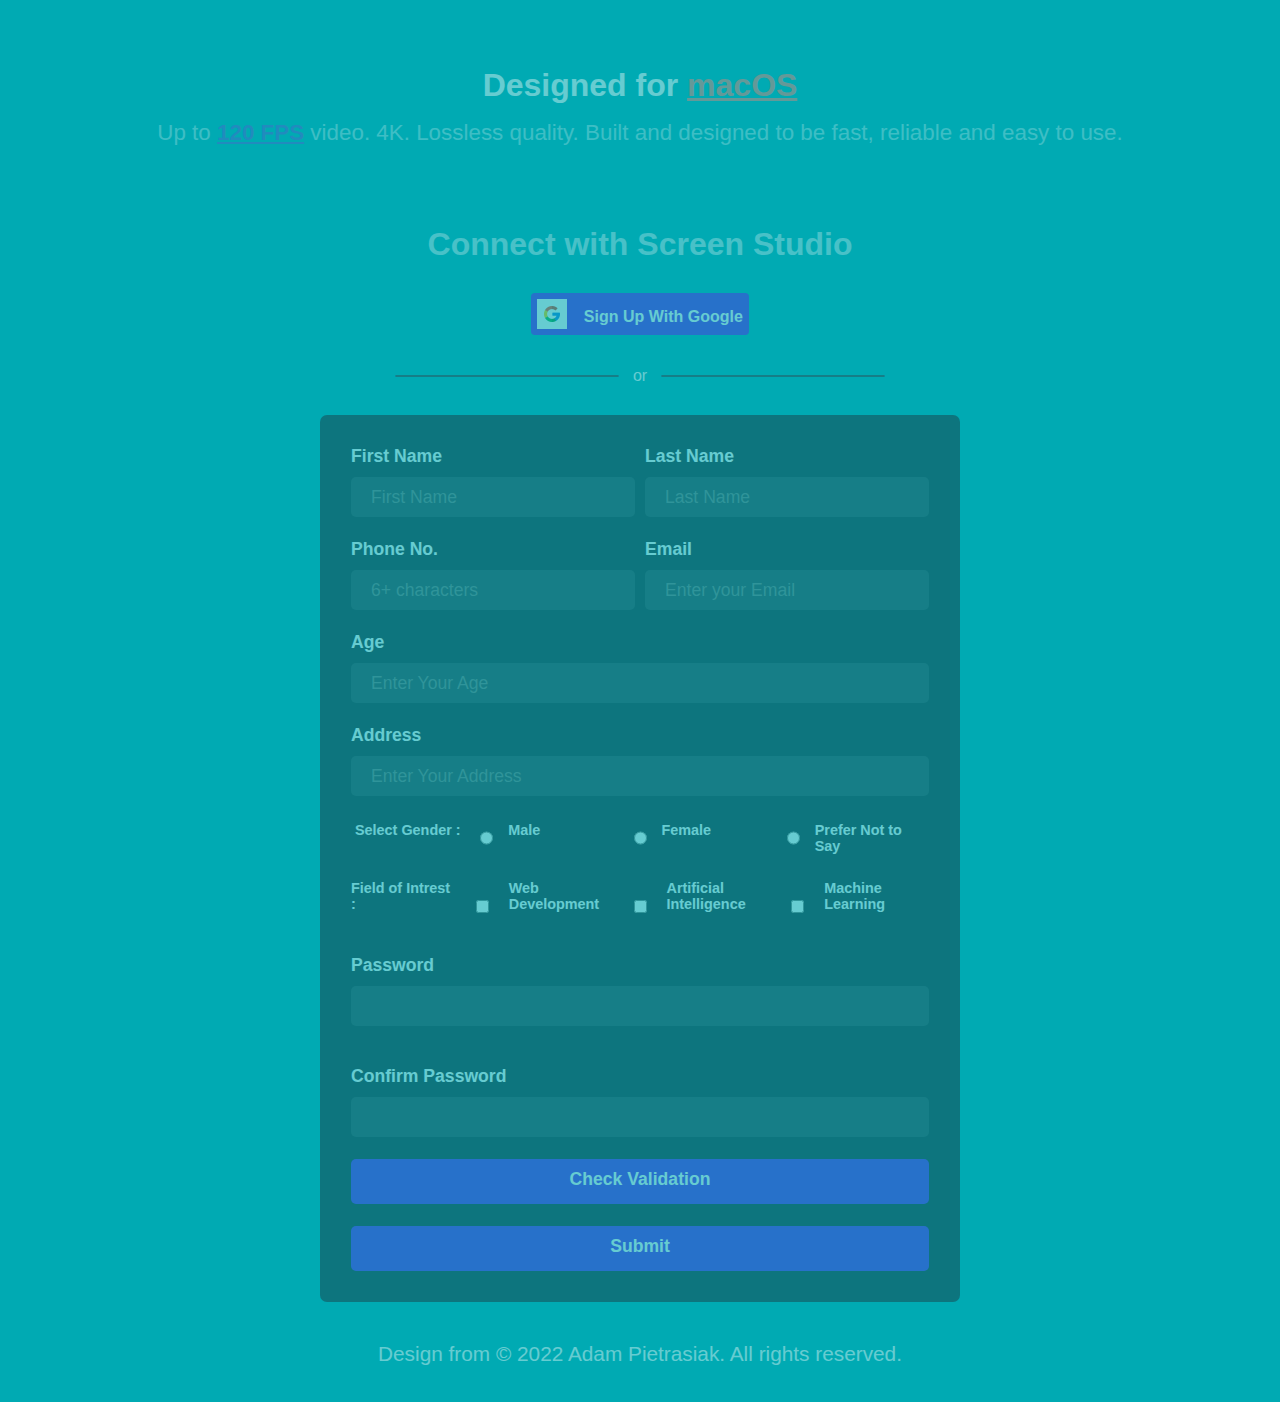
==== commit a5bd43d2: "commiting infirmation page" ====
--- a/index.html
+++ b/index.html
@@ -12,13 +12,14 @@
 </head>
 <body>
 
-    <!-- <div class="box">
+    <div class="box">
         <img src="images/wrong.png" width="60px" class="image_cross  ">
             <p>“The nitrogen in our DNA, the calcium in our teeth, the iron in our blood, the carbon in our apple pies were made in the interiors of collapsing stars. We are made of starstuff.”</p>
             <p style="font-weight: 800; letter-spacing: 2px;">-Carl Segan</p>
             <div class="lets">Let's Go</div>
-    </div> -->
-
+    </div>
+
+    
     <div class="opacity">
 
     <nav>
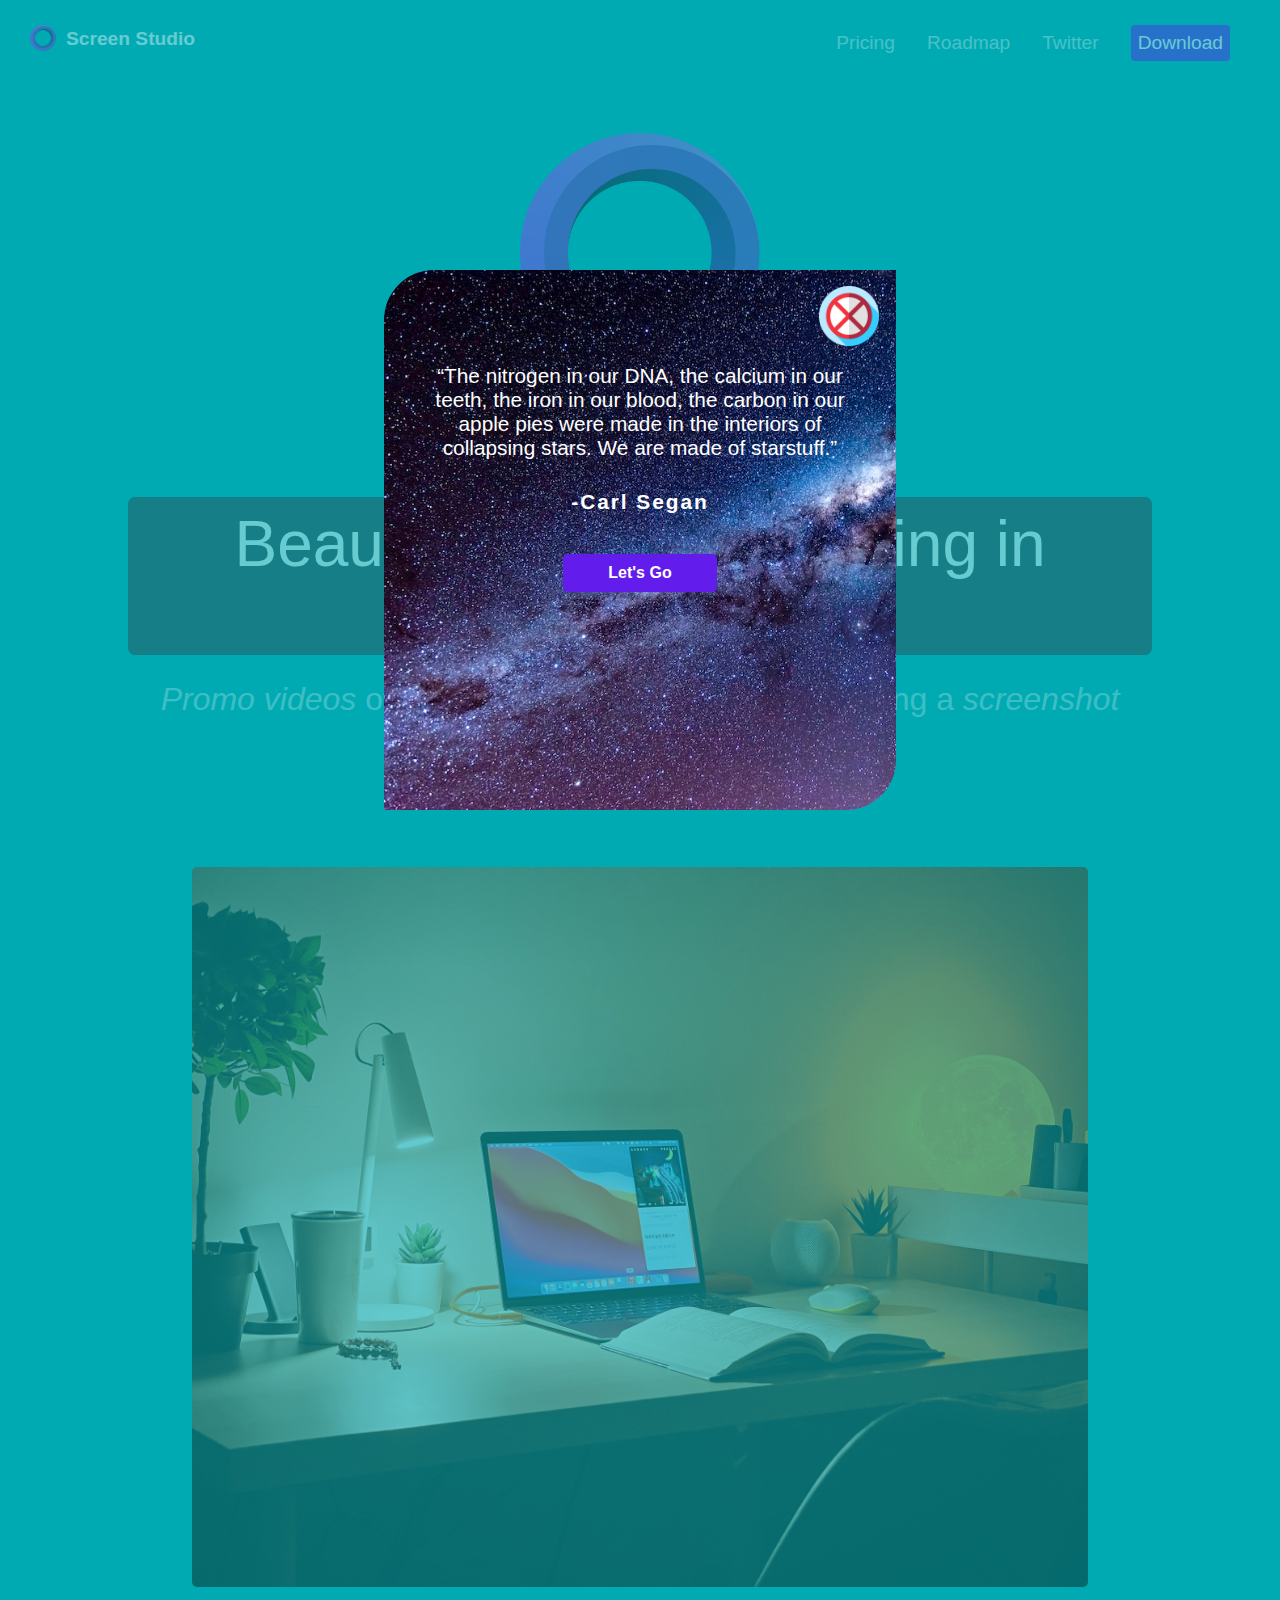
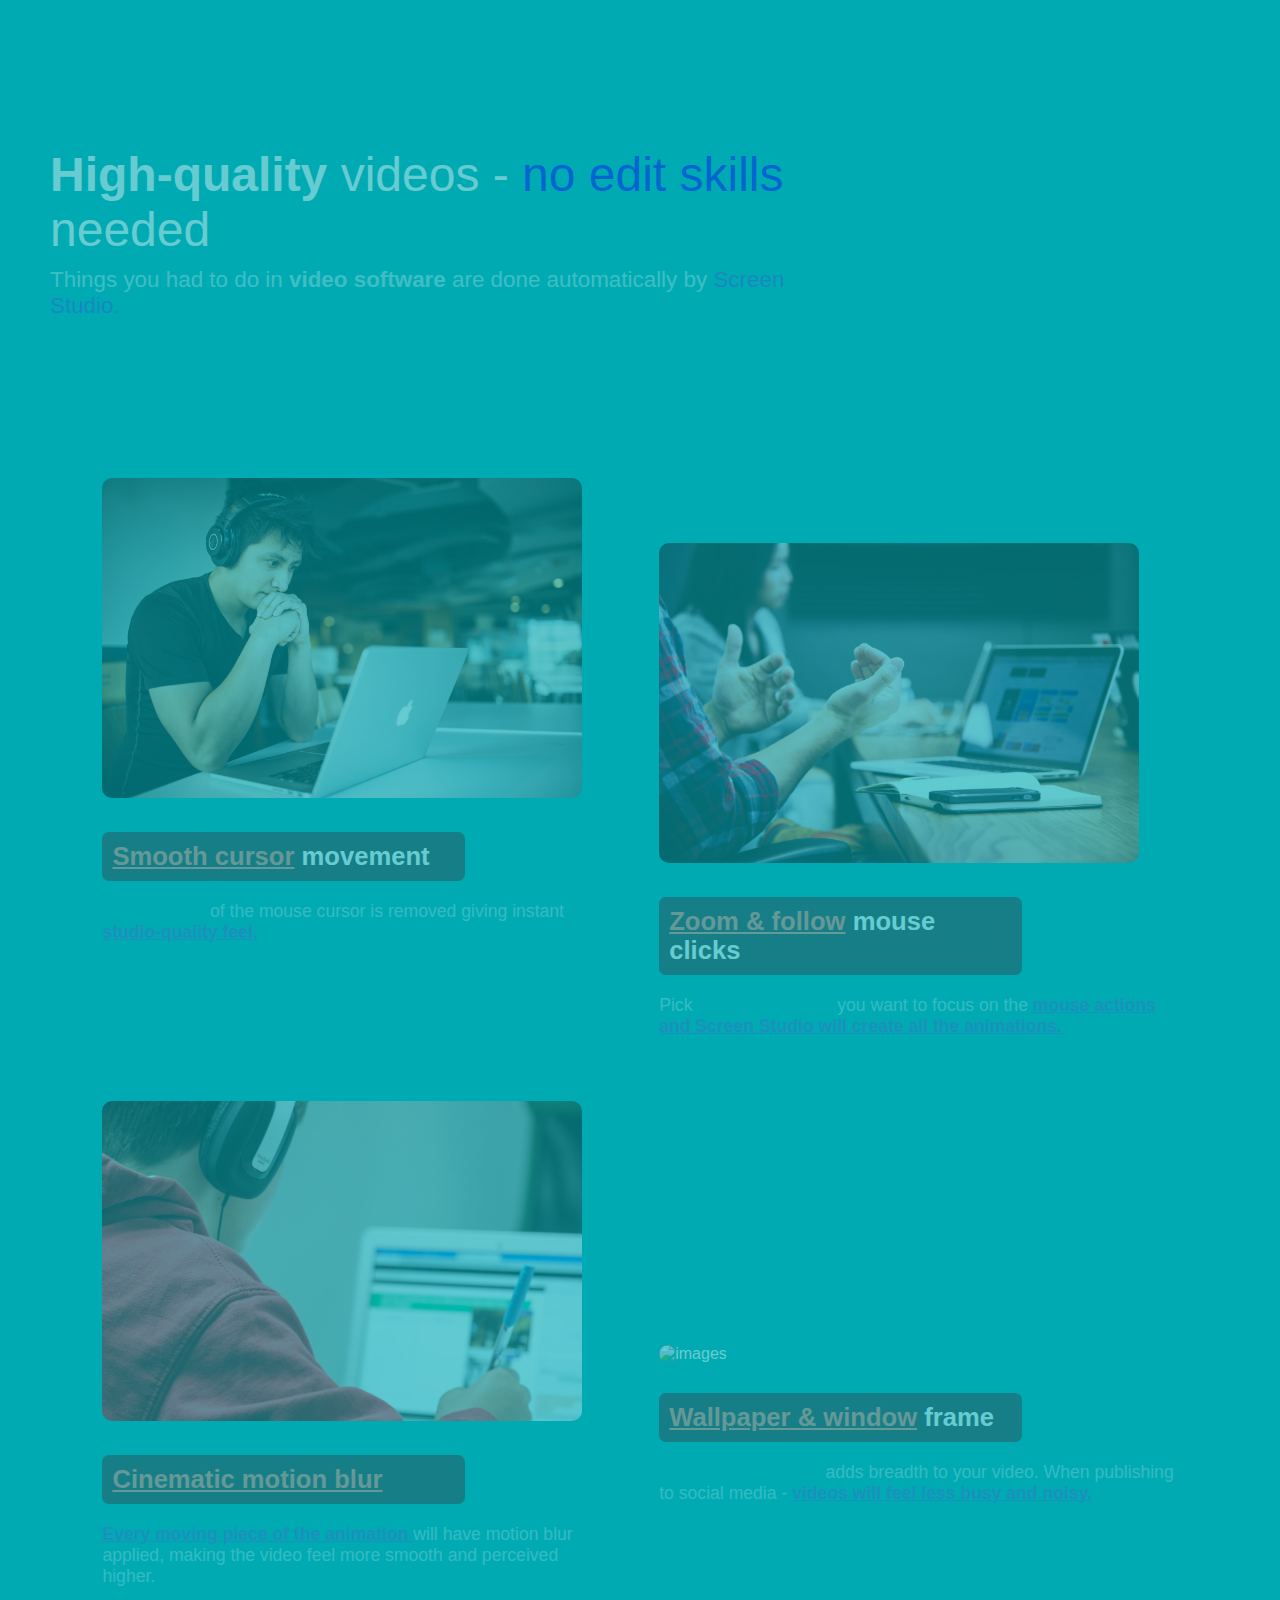
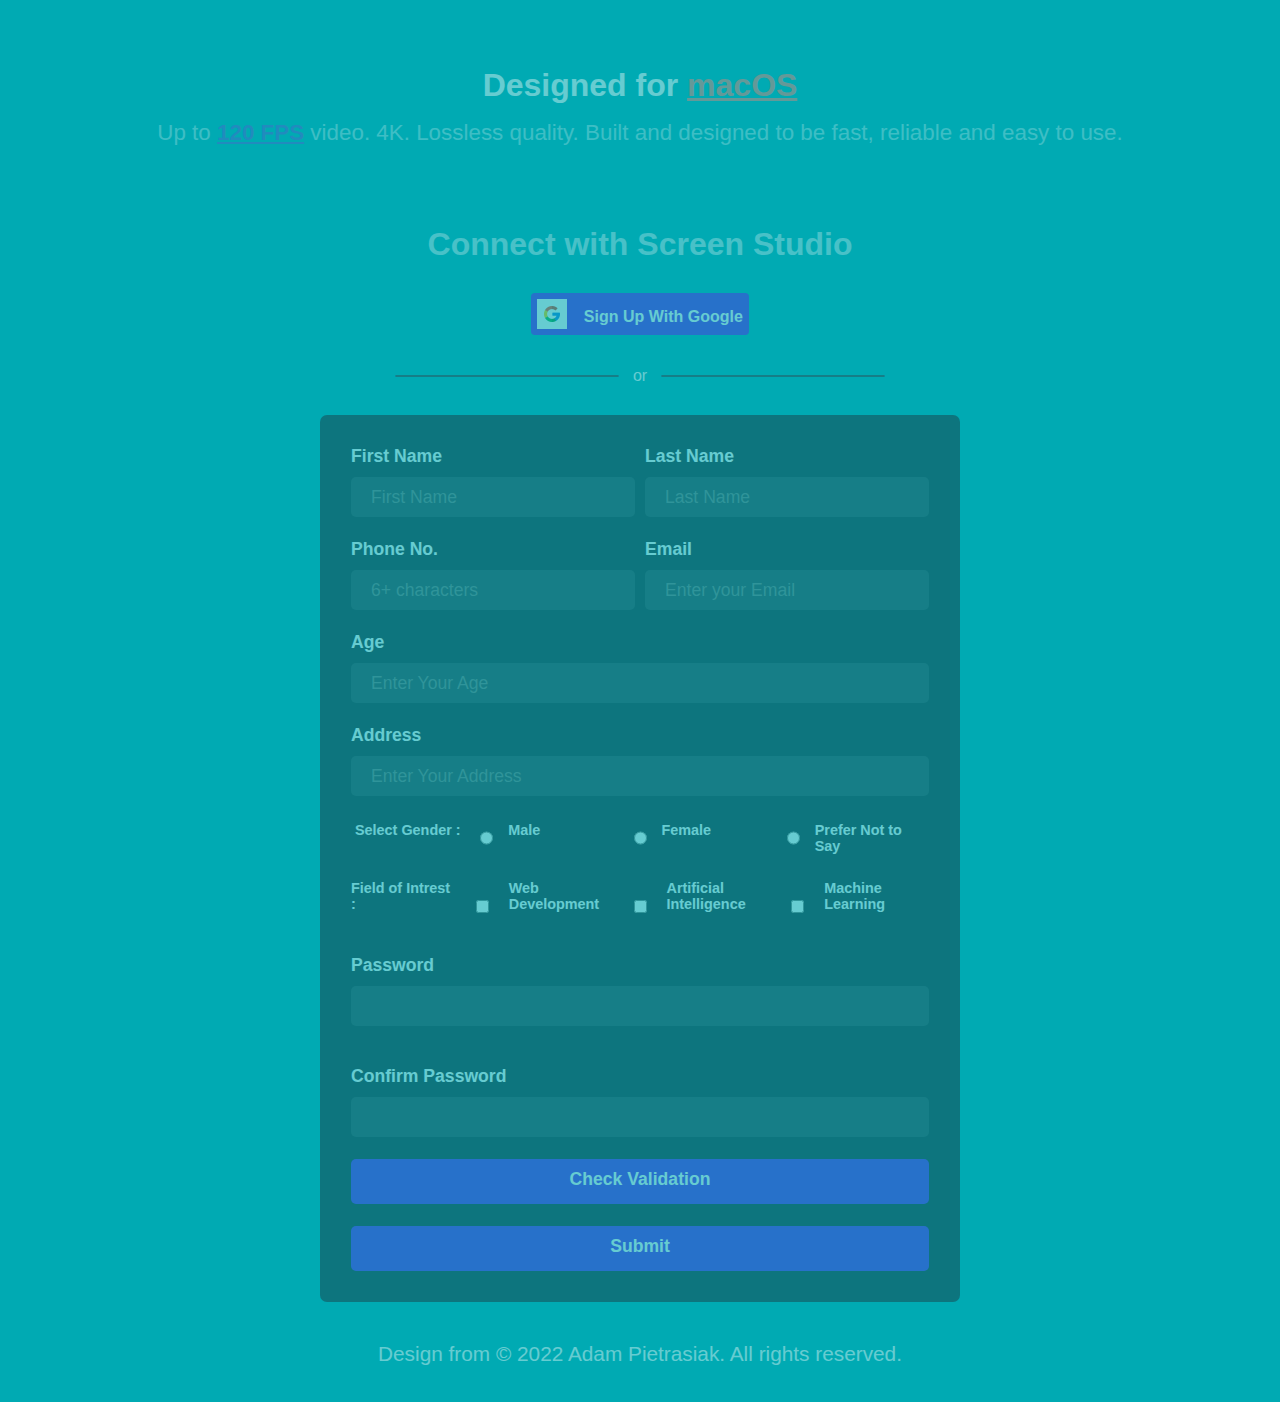
==== commit edb6f137: "image changes" ====
--- a/index.html
+++ b/index.html
@@ -13,13 +13,13 @@
 <body>
 
     <div class="box">
-        <img src="images/wrong.png" width="60px" class="image_cross  ">
+        <img src="images/cross.png" width="60px" class="image_cross">
             <p>“The nitrogen in our DNA, the calcium in our teeth, the iron in our blood, the carbon in our apple pies were made in the interiors of collapsing stars. We are made of starstuff.”</p>
             <p style="font-weight: 800; letter-spacing: 2px;">-Carl Segan</p>
             <div class="lets">Let's Go</div>
     </div>
 
-    
+
     <div class="opacity">
 
     <nav>
--- a/css/style.css
+++ b/css/style.css
@@ -175,4 +175,4 @@
             width: 80%;
             height: 30vh;
         }
-}+}
--- a/css/external.css
+++ b/css/external.css
@@ -58,10 +58,10 @@
     transform: scale(1.1);
 }
 .up{
-    transform: translateY(-800px);
+    transform: translateY(-2000px);
 }
 .left{
-    transform: translateX(1000px);
+    transform: translateX(2000px);
 }
 .boxes{
     margin: 0 auto;
@@ -560,4 +560,10 @@
         /* top: 2.6rem; */
     } 
 }
-
+@media only screen and (max-width:380px)
+{
+    .box p{
+        font-size: 1.3rem;
+    }
+}
+
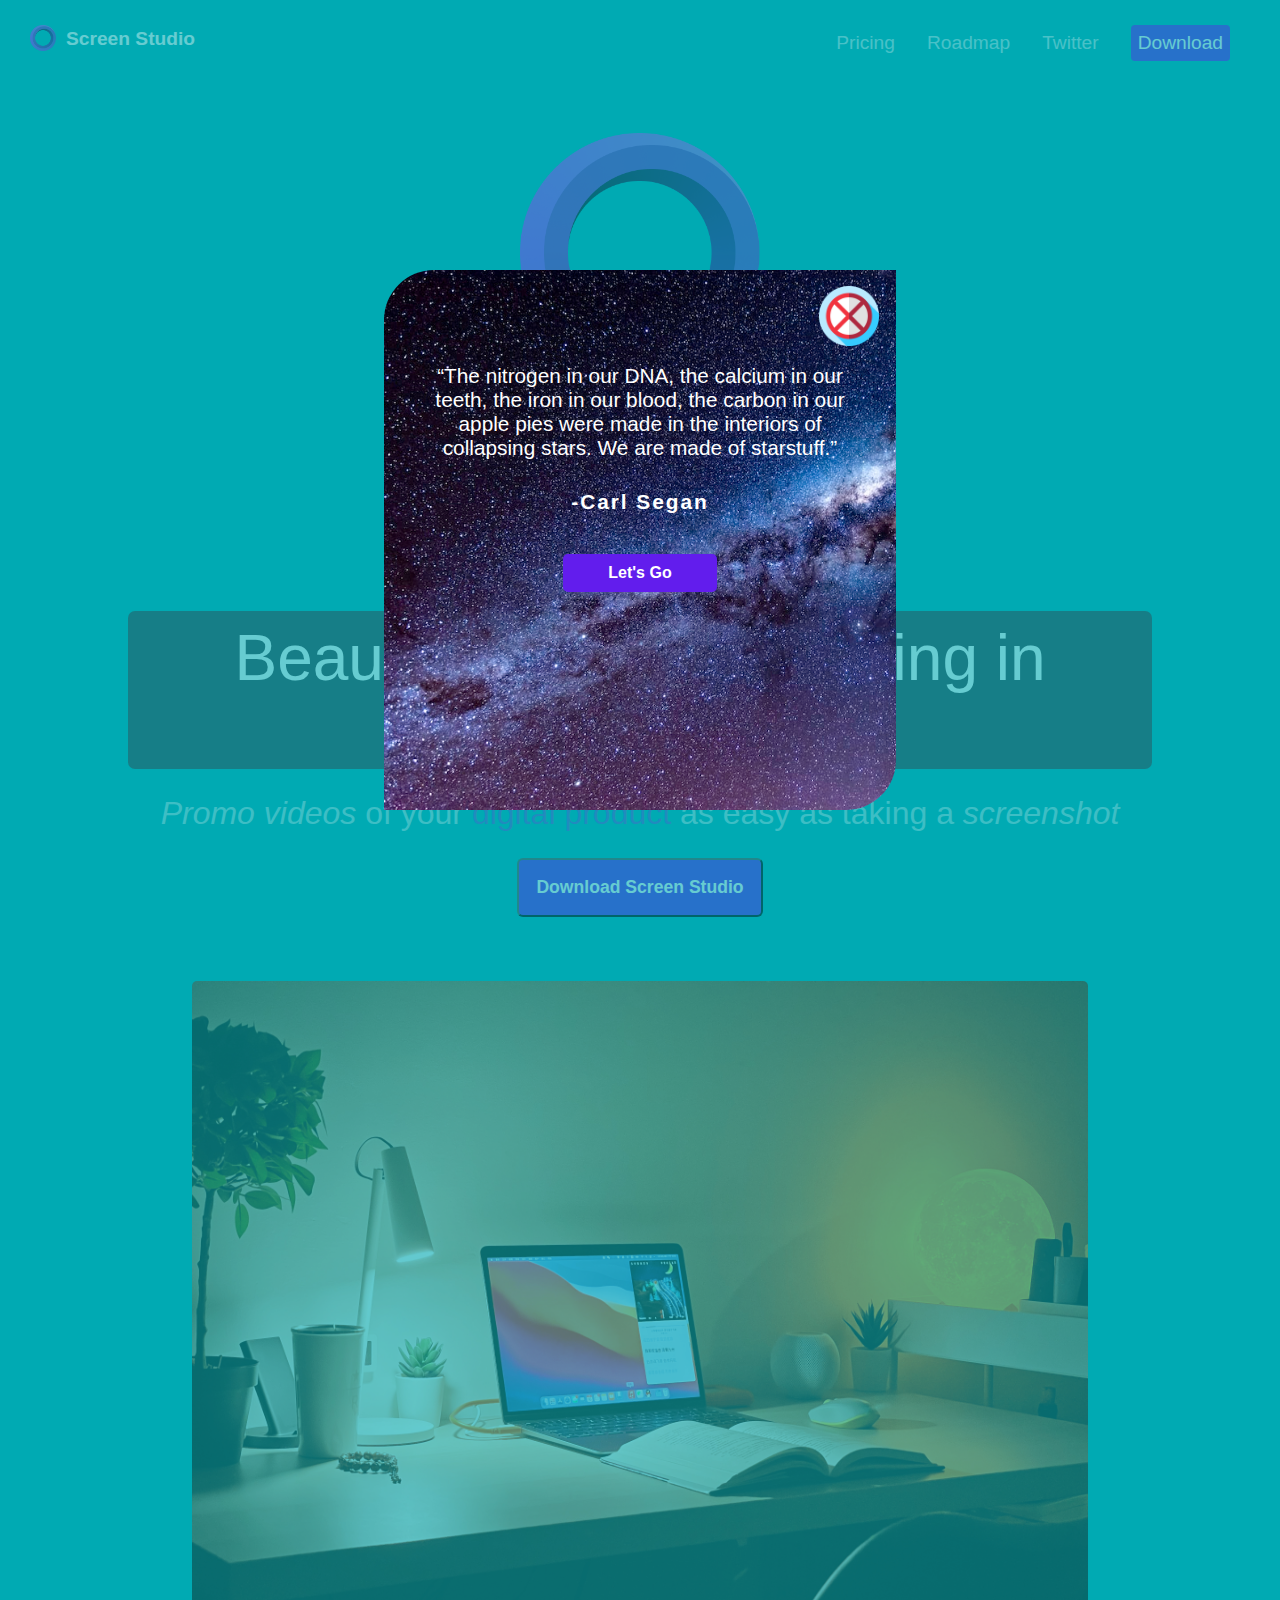
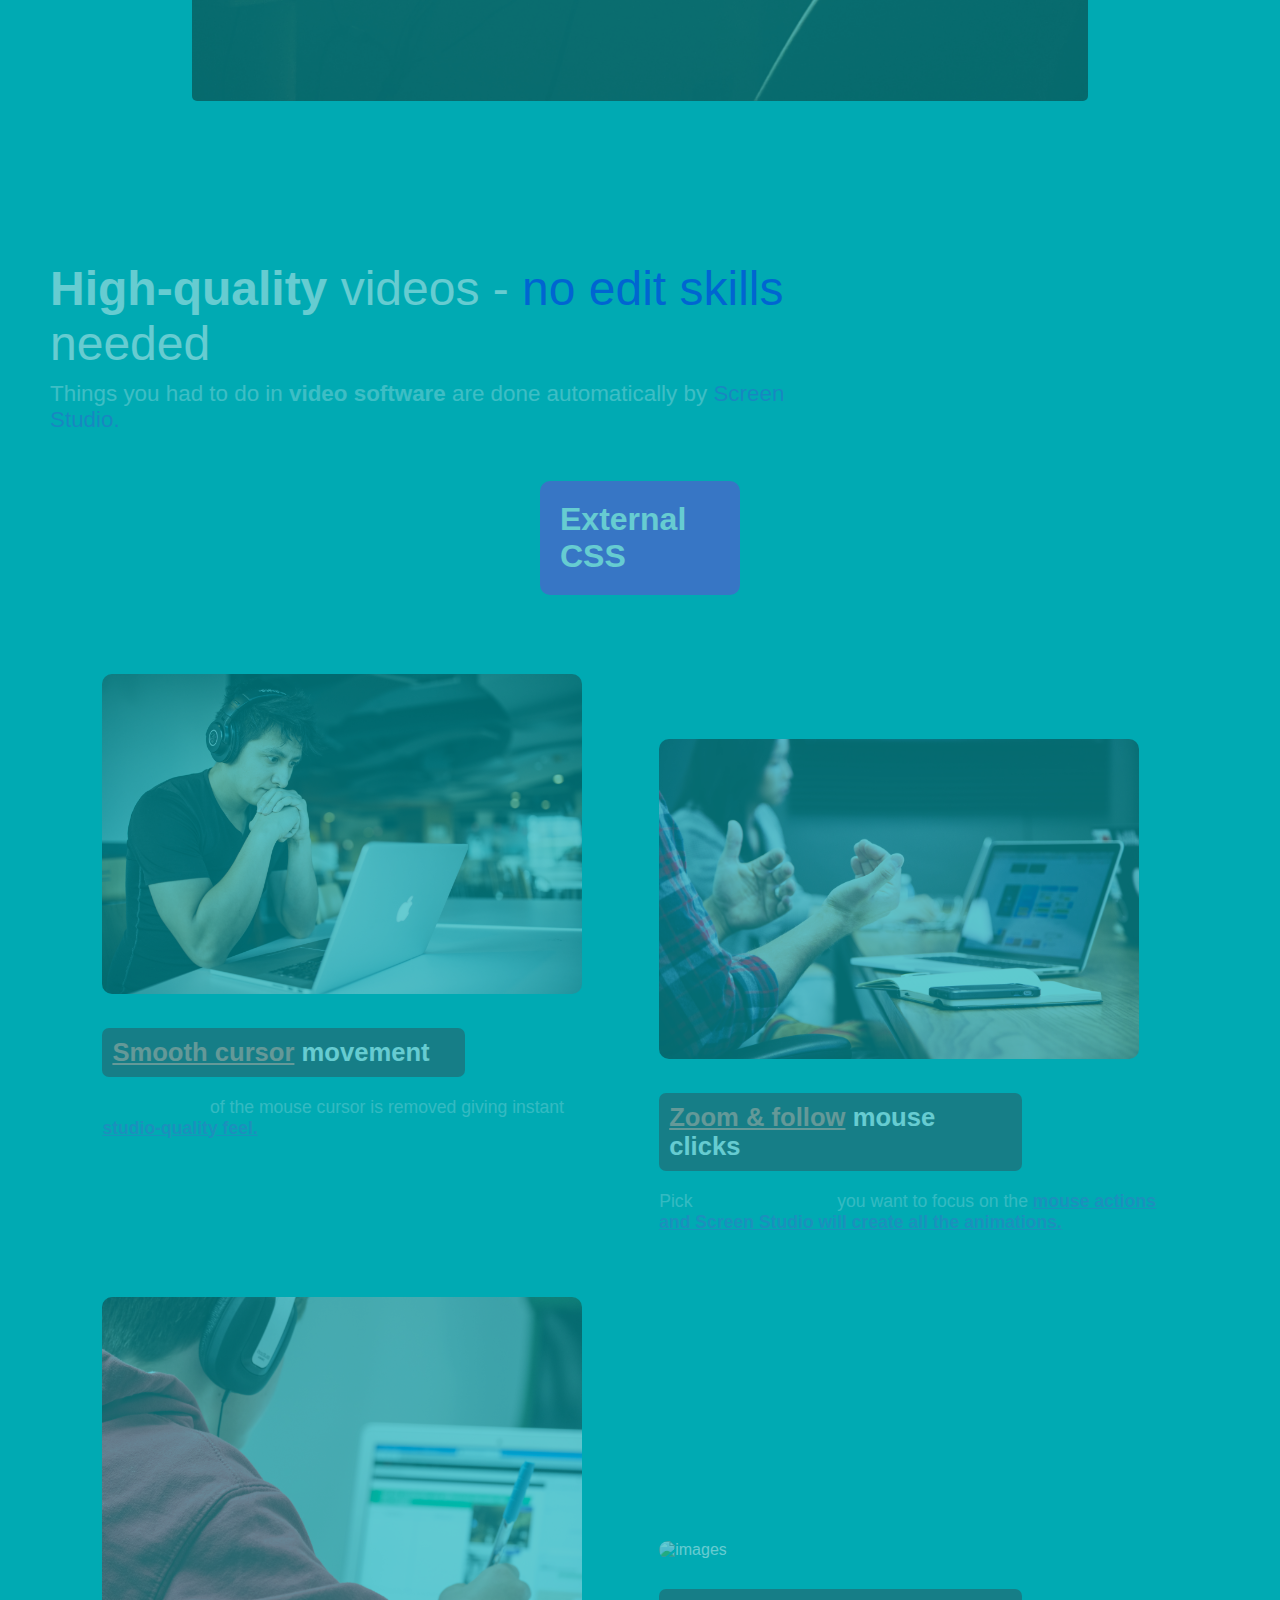
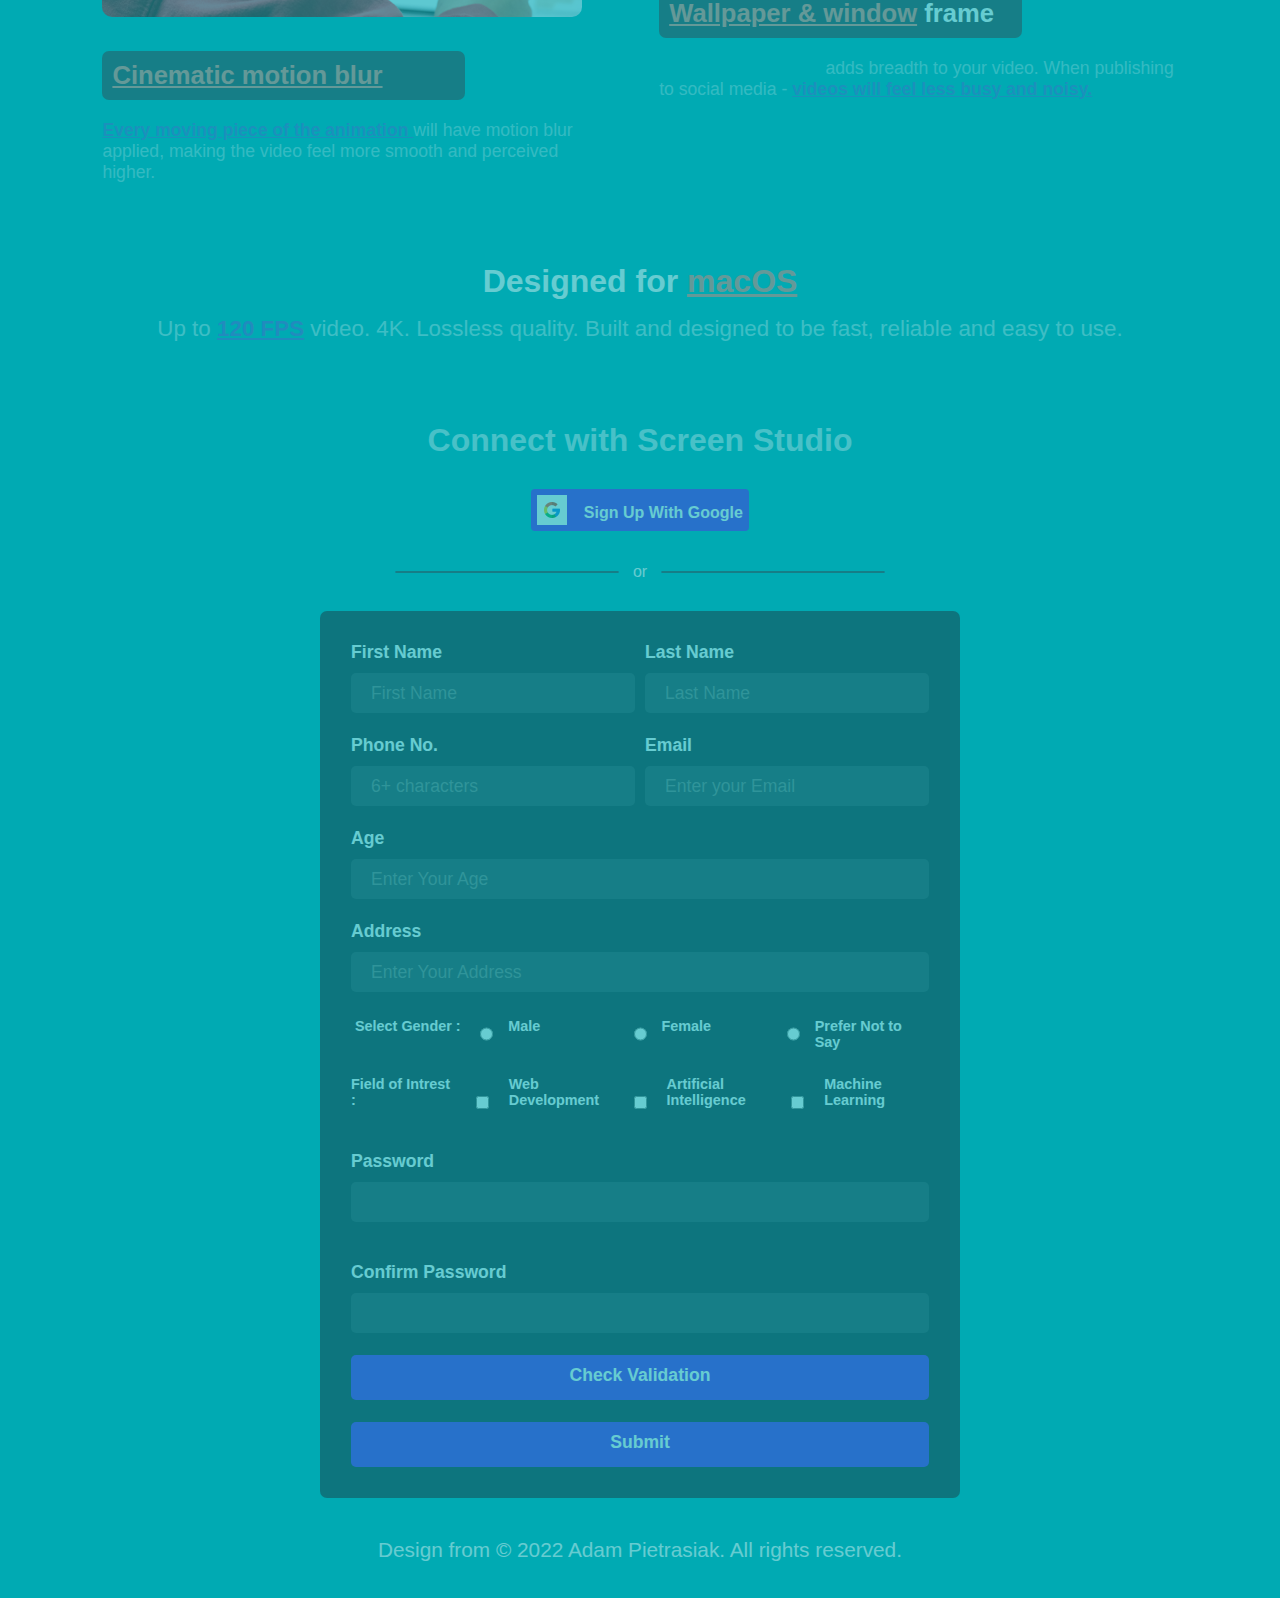
==== commit dd0f9e7f: "commit" ====
--- a/index.html
+++ b/index.html
@@ -8,15 +8,18 @@
     <link rel="stylesheet" href="css/utility.css">
     <link rel="stylesheet" href="css/style.css">
     <link rel="stylesheet" href="css/external.css">
+    <link rel="stylesheet" href="https://cdnjs.cloudflare.com/ajax/libs/font-awesome/6.2.1/css/all.min.css" integrity="sha512-MV7K8+y+gLIBoVD59lQIYicR65iaqukzvf/nwasF0nqhPay5w/9lJmVM2hMDcnK1OnMGCdVK+iQrJ7lzPJQd1w==" crossorigin="anonymous" referrerpolicy="no-referrer" />
     <title>Screen Studio</title>
 </head>
 <body>
 
     <div class="box">
+
         <img src="images/cross.png" width="60px" class="image_cross">
             <p>“The nitrogen in our DNA, the calcium in our teeth, the iron in our blood, the carbon in our apple pies were made in the interiors of collapsing stars. We are made of starstuff.”</p>
             <p style="font-weight: 800; letter-spacing: 2px;">-Carl Segan</p>
             <div class="lets">Let's Go</div>
+
     </div>
 
 
@@ -50,6 +53,8 @@
     <main class="content">
 
                             <!--applying inline css -->
+        <section style="width: 180px; margin: 0 auto; padding:20px; background:blueviolet; border-radius: 10px;"><h1>Inline CSS</h1></section>
+
         <p style="font-size:4rem;
          background-color: var(--secondaryDarkColor); 
          width:80%;
@@ -78,6 +83,9 @@
           </section>
 
                         <!-- applying external css -->
+
+      <section style="width: 200px; margin: 0 auto; padding:20px; background:blueviolet; border-radius: 10px; margin-bottom: -5rem; margin-top: 3rem;"><h1>External CSS</h1></section>
+
 
             <div class="boxes">
                 <section class="section">
@@ -137,16 +145,21 @@
                     <div class="input-data">
                         <label>First Name</label>
                         <input type="text" placeholder="First Name" class="input " id="fname">
-                         <img  src="images/tick.png" alt="" width="20px" height="20px" id="tick" class="img img1">
-                        <img  src="images/wrong.png" alt="" width="20px" height="20px" id="cross" class="img img2">
+                         <!-- <img  src="images/tick.png" alt="" width="20px" height="20px" id="tick" class="img img1">
+                        <img  src="images/wrong.png" alt="" width="20px" height="20px" id="cross" class="img img2"> -->
+
+                        <i class="fa-solid fa-xmark img img2"></i>
+                        <i class="fa-solid fa-check img img1"></i>
                         <small></small>
                     </div>
 
                     <div class="input-data">
                         <label>Last Name</label>
                         <input type="text" placeholder="Last Name" class="input"  id="lname" required>    
-                        <img  src="images/tick.png" alt="" width="20px" height="20px"  class="img img1">
-                        <img  src="images/wrong.png" alt="" width="20px" height="20px"  class="img img2">
+                        <!-- <img  src="images/tick.png" alt="" width="20px" height="20px"  class="img img1">
+                        <img  src="images/wrong.png" alt="" width="20px" height="20px"  class="img img2"> -->
+                        <i class="fa-solid fa-xmark img img2"></i>
+                        <i class="fa-solid fa-check img img1"></i>
                         <small></small>
                     </div>
                 </div>
@@ -155,15 +168,21 @@
                     <div class="input-data" id="phone_left">
                     <label>Phone No.</label>
                     <input type="number" placeholder="6+ characters" id="phone" class="input" required>
-                    <img  src="images/tick.png" alt="" width="20px" height="20px"  class="img img1">
-                        <img  src="images/wrong.png" alt="" width="20px" height="20px"  class="img img2">
-                    <small></small> 
+                    <!-- <img  src="images/tick.png" alt="" width="20px" height="20px"  class="img img1">
+                        <img  src="images/wrong.png" alt="" width="20px" height="20px"  class="img img2"> -->
+
+                        <i class="fa-solid fa-xmark img img2"></i>
+                        <i class="fa-solid fa-check img img1"></i>
+                        <small></small> 
                     </div>
                     <div class="input-data">
                         <label>Email</label>
                         <input type="email" class="input" id="email" placeholder="Enter your Email" required>
-                        <img  src="images/tick.png" alt="" width="20px" height="20px"  class="img img1">
-                        <img  src="images/wrong.png" alt="" width="20px" height="20px"  class="img img2">
+                        <!-- <img  src="images/tick.png" alt="" width="20px" height="20px"  class="img img1">
+                        <img  src="images/wrong.png" alt="" width="20px" height="20px"  class="img img2"> -->
+
+                        <i class="fa-solid fa-xmark img img2"></i>
+                        <i class="fa-solid fa-check img img1"></i>
                         <small style="font-size:11px;"></small>
                     </div>
                 </div>
@@ -172,8 +191,11 @@
                     <div class="input-data" id="age_left">
                         <label>Age</label>
                     <input type="number" placeholder="Enter Your Age" class="input" min="1" max="100" id="age" required>
-                    <img  src="images/tick.png" alt="" width="20px" height="20px"  class="img img1">
-                        <img  src="images/wrong.png" alt="" width="20px" height="20px"  class="img img2">
+                    <!-- <img  src="images/tick.png" alt="" width="20px" height="20px"  class="img img1">
+                        <img  src="images/wrong.png" alt="" width="20px" height="20px"  class="img img2"> -->
+
+                        <i class="fa-solid fa-xmark img img2"></i>
+                        <i class="fa-solid fa-check img img1"></i>
                     <small></small>
                     </div>
                 </div>
@@ -182,8 +204,11 @@
                     <div class="input-data" id="add_left">
                         <label>Address</label>
                         <input type="text" placeholder="Enter Your Address" class="input"  id="add" required>
-                        <img  src="images/tick.png" alt="" width="20px" height="20px"  class="img img1">
-                        <img  src="images/wrong.png" alt="" width="20px" height="20px"  class="img img2">
+                        <!-- <img  src="images/tick.png" alt="" width="20px" height="20px"  class="img img1">
+                        <img  src="images/wrong.png" alt="" width="20px" height="20px"  class="img img2"> -->
+
+                        <i class="fa-solid fa-xmark img img2"></i>
+                        <i class="fa-solid fa-check img img1"></i>
                         <small></small>
                     </div>
                 </div>
@@ -221,9 +246,17 @@
                 <div class="row">
                     <div class="input-data" id="pass_left">
                         <label>Password</label>
-                        <input type="password" class="input" id="pass" required>
-                        <img  src="images/tick.png" alt="" width="20px" height="20px"  class="img img1">
-                        <img  src="images/wrong.png" alt="" width="20px" height="20px"  class="img img2">
+                        <input type="password" class="input same" id="pass" required>
+                        <!-- <img  src="images/tick.png" alt="" width="20px" height="20px"  class="img img1">
+                        <img  src="images/wrong.png" alt="" width="20px" height="20px"  class="img img2"> -->
+
+                        <i class="fa-solid fa-xmark img img2"></i>
+                        <i class="fa-solid fa-check img img1"></i>
+                        <!-- password visibility -->
+                        <!-- hidden -->
+                        <i  onclick="hid()" class="fa-solid fa-eye-slash"></i> 
+                        <!-- unhidden -->
+                        <i  onclick="hid()" class="fa-solid fa-eye"></i>
                         <small>Animation</small>
                     </div>
                     
@@ -232,9 +265,17 @@
                 <div class="row">
                     <div class="input-data" id="pass2_left">
                         <label>Confirm Password</label>
-                        <input type="password" class="input" id="pass2" required>
-                        <img  src="images/tick.png" alt="" width="20px" height="20px"  class="img img1">
-                        <img  src="images/wrong.png" alt="" width="20px" height="20px"  class="img img2">
+                        <input type="password" class="input same" id="pass2" required>
+                        <!-- <img  src="images/tick.png" alt="" width="20px" height="20px"  class="img img1">
+                        <img  src="images/wrong.png" alt="" width="20px" height="20px"  class="img img2"> -->
+                        <i class="fa-solid fa-xmark img img2"></i>
+                        <i class="fa-solid fa-check img img1"></i>
+                        <!-- password visibility -->
+                        
+                        <!-- hidden -->
+                        <i onclick="hid2()" class="fa-solid fa-eye-slash icon"></i> 
+                        <!-- unhidden -->
+                        <i  onclick="hid2()" class="fa-solid fa-eye icon"></i>
                         <small></small>
                     </div>
                 </div>
@@ -259,14 +300,14 @@
             
             </form>
 
-            <script src="js/app.js"></script>
-
+            
             <footer class="footer"> 
                 <div class="content">
                    <p> Design from © 2022 Adam Pietrasiak. All rights reserved.
                 </p>
                 </div>
             </footer>
+            <script src="js/app.js"></script>
         </div>
 </body>
 </html>--- a/css/external.css
+++ b/css/external.css
@@ -287,6 +287,12 @@
     bottom: 1.8rem;
     left: 16.9rem;
 }
+.fa-xmark{
+    color: red;
+}
+.fa-check{
+    color: green;
+}
 #age_left .img ,#add_left .img,#pass_left .img,#pass2_left .img{
     left: 36rem;
 }
@@ -355,7 +361,6 @@
 .input-data.error small{
     visibility: visible;
 }
-
 .animate{
     transition: 0.5s all ease;
     animation: shaking 2s linear infinite;
@@ -372,6 +377,30 @@
     }
 }
 
+/* 
+.visibility{
+    position: absolute;
+    bottom:30px;
+    left: 95%;
+}
+.con_vis{
+    top:40px;
+} */
+.fa-eye-slash , .fa-eye{
+    width: 25px;
+    height: 25px;
+    color: rgba(0, 0, 0, 0.501);
+    position: absolute;
+    bottom: 20px;
+    left: 89%;
+    cursor: pointer;
+}
+.fa-eye-slash{
+    visibility: hidden;
+}
+.icon{
+    top:44px;
+}
             /* responsive */
 
 @media only screen and (max-width:1100px){
@@ -407,6 +436,9 @@
         .box p{
             font-size: 3rem;
         }
+        .fa-eye,.fa-eye-slash,.icon{
+            left: 85%;
+        }
 }
             
 @media only screen and (max-width:992px){
@@ -420,6 +452,10 @@
 
     .input-data .img{
         top: 2.6rem;
+        left: 90%;
+    }
+    #add_left .img , #age_left .img, #pass_left .img , #pass2_left .img{
+        left: 93%;
     }
     .box{
         left:12%;
@@ -456,10 +492,10 @@
         flex-direction: column;
     }
     .input-data .img{
-        left: 10rem;
+        left: 87%;
     }
     #add_left .img , #age_left .img, #pass_left .img , #pass2_left .img{
-        left: 25rem;
+        left: 90%;
         /* top: 2.6rem; */
     }   
     .box{
@@ -471,10 +507,16 @@
     .box p{
         font-size: 1.5rem;
     }
+    .fa-eye,.fa-eye-slash,.icon{
+        left: 83%;
+    }
 }
 @media only screen and (max-width:700px) {
+    .input-data .img{
+        left: 86%;
+    }
     #add_left .img , #age_left .img, #pass_left .img , #pass2_left .img{
-        left: 20rem;
+        left: 90%;
         /* top: 2.6rem; */
     }   
 }
@@ -485,6 +527,14 @@
         .box{
             left: 10%;
             width: 80%;
+        }
+        .fa-eye,.fa-eye-slash{
+            bottom: 40px;
+            left:80px;
+        }
+        .icon{
+            left: 70%;
+            bottom: 50px;
         }
 }
 @media only screen and (max-width:600px){
@@ -513,7 +563,10 @@
     #radio label{
         font-size: 0.69rem;
     }
-    
+
+    .fa-eye,.fa-eye-slash,.icon{
+        left: 85%;
+    }
 }
 
 @media only screen and (max-width:415px){
@@ -559,11 +612,17 @@
         left:91%;
         /* top: 2.6rem; */
     } 
+    .fa-eye,.fa-eye-slash{
+        left: 80%;
+    }
 }
 @media only screen and (max-width:380px)
 {
     .box p{
         font-size: 1.3rem;
     }
-}
-
+    .fa-eye,.fa-eye-slash{
+        left: 80%;
+    }
+}
+
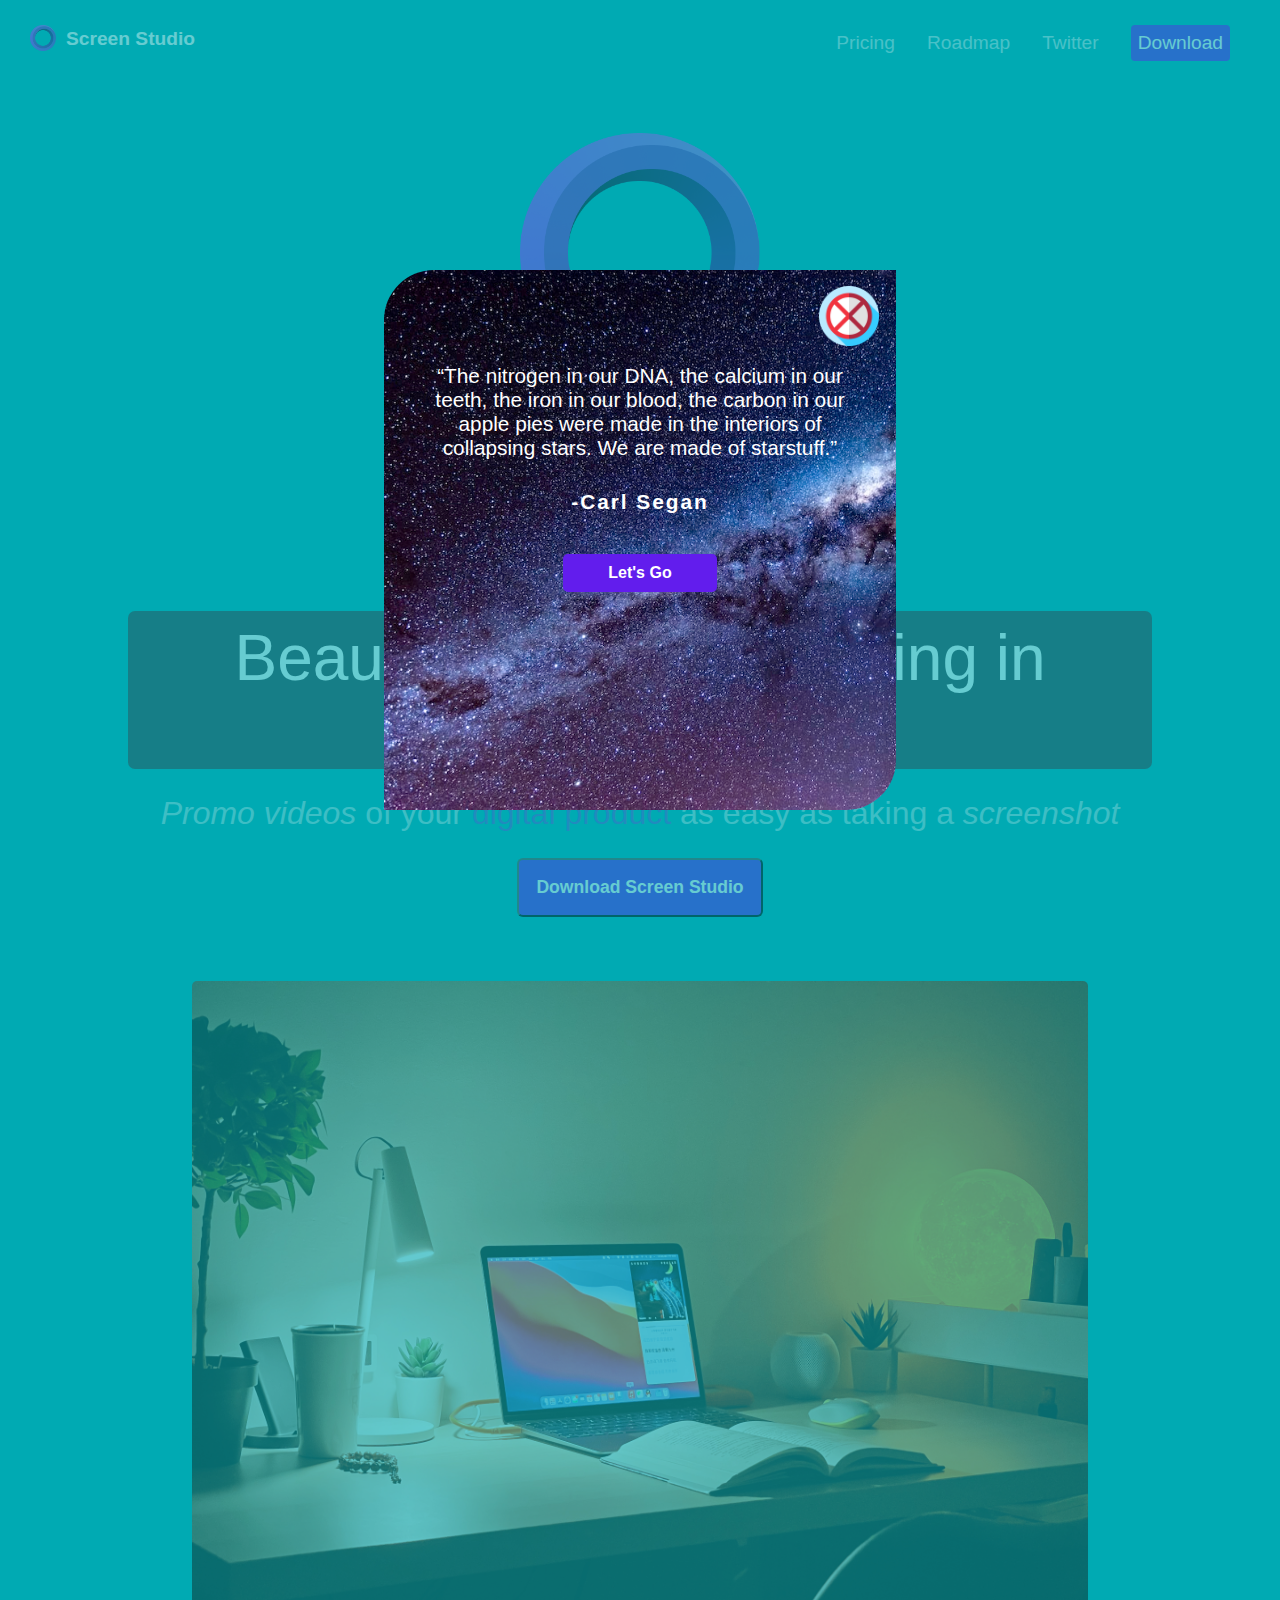
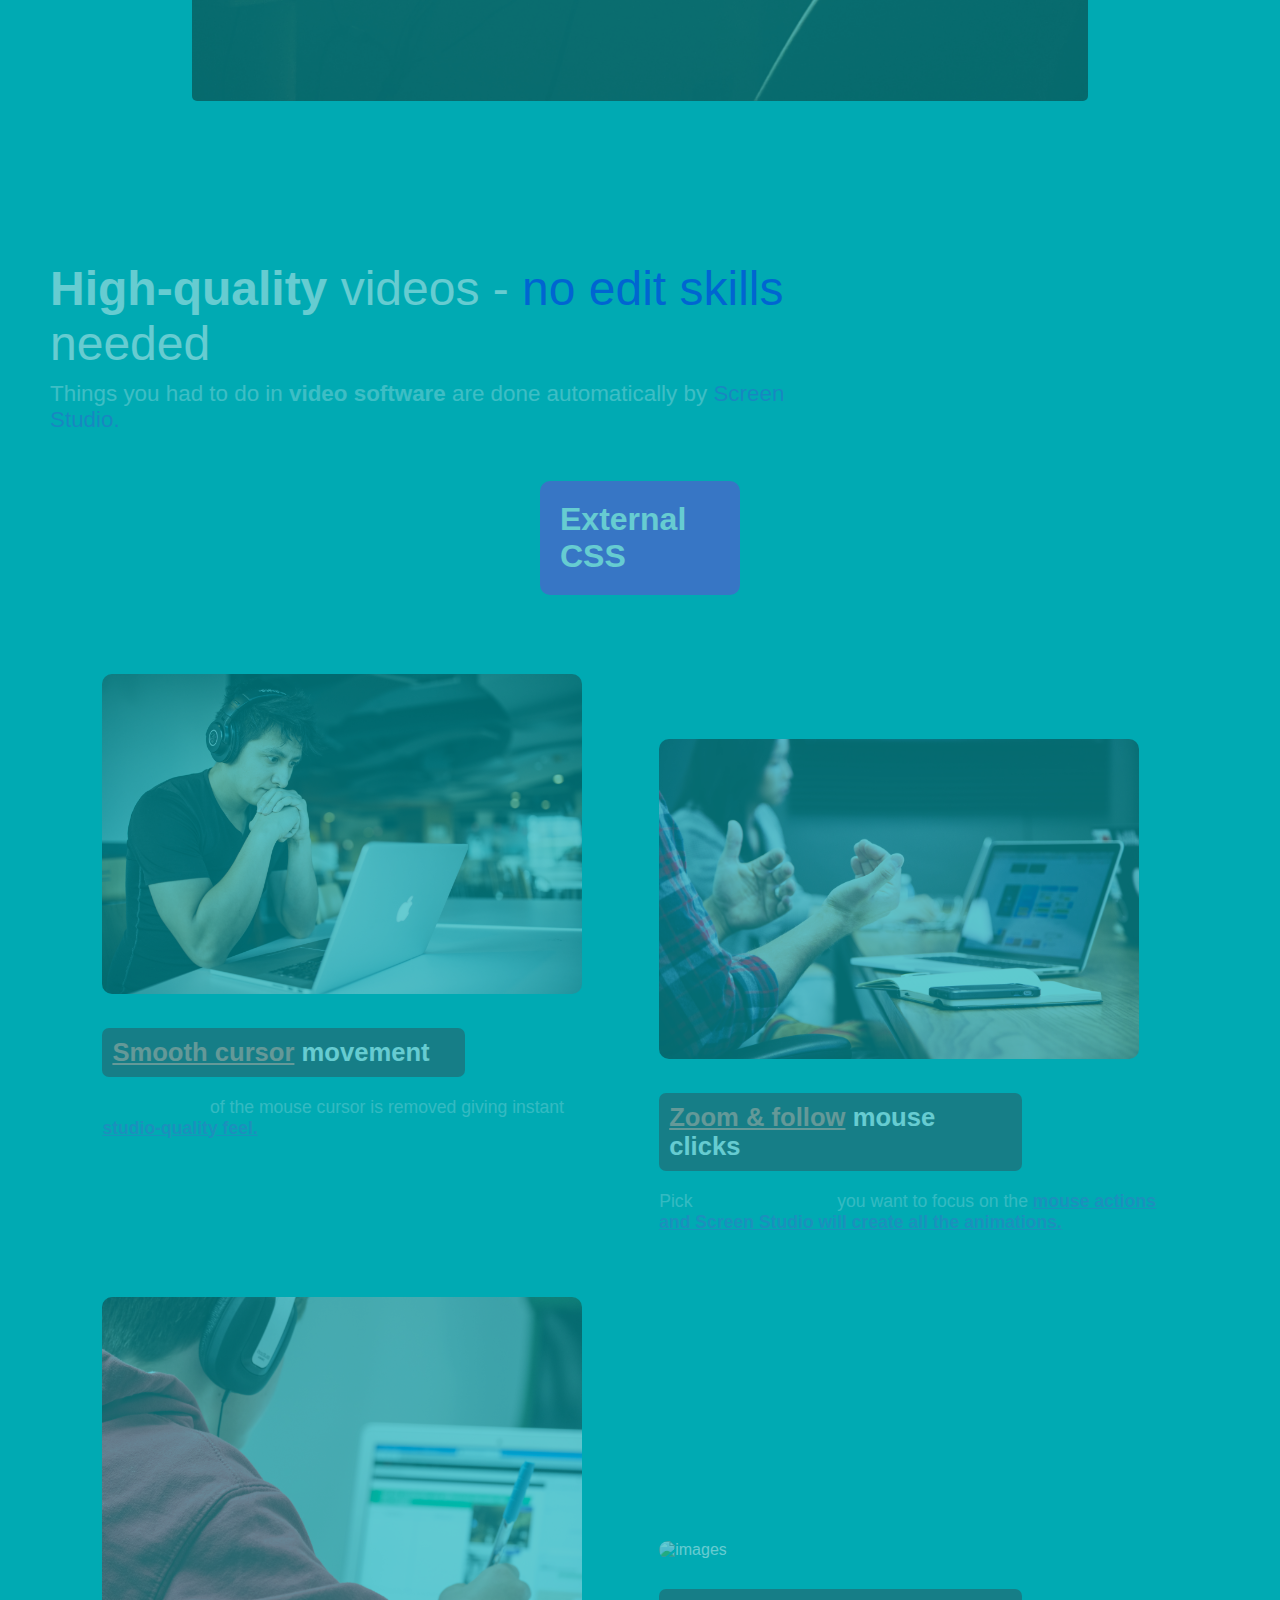
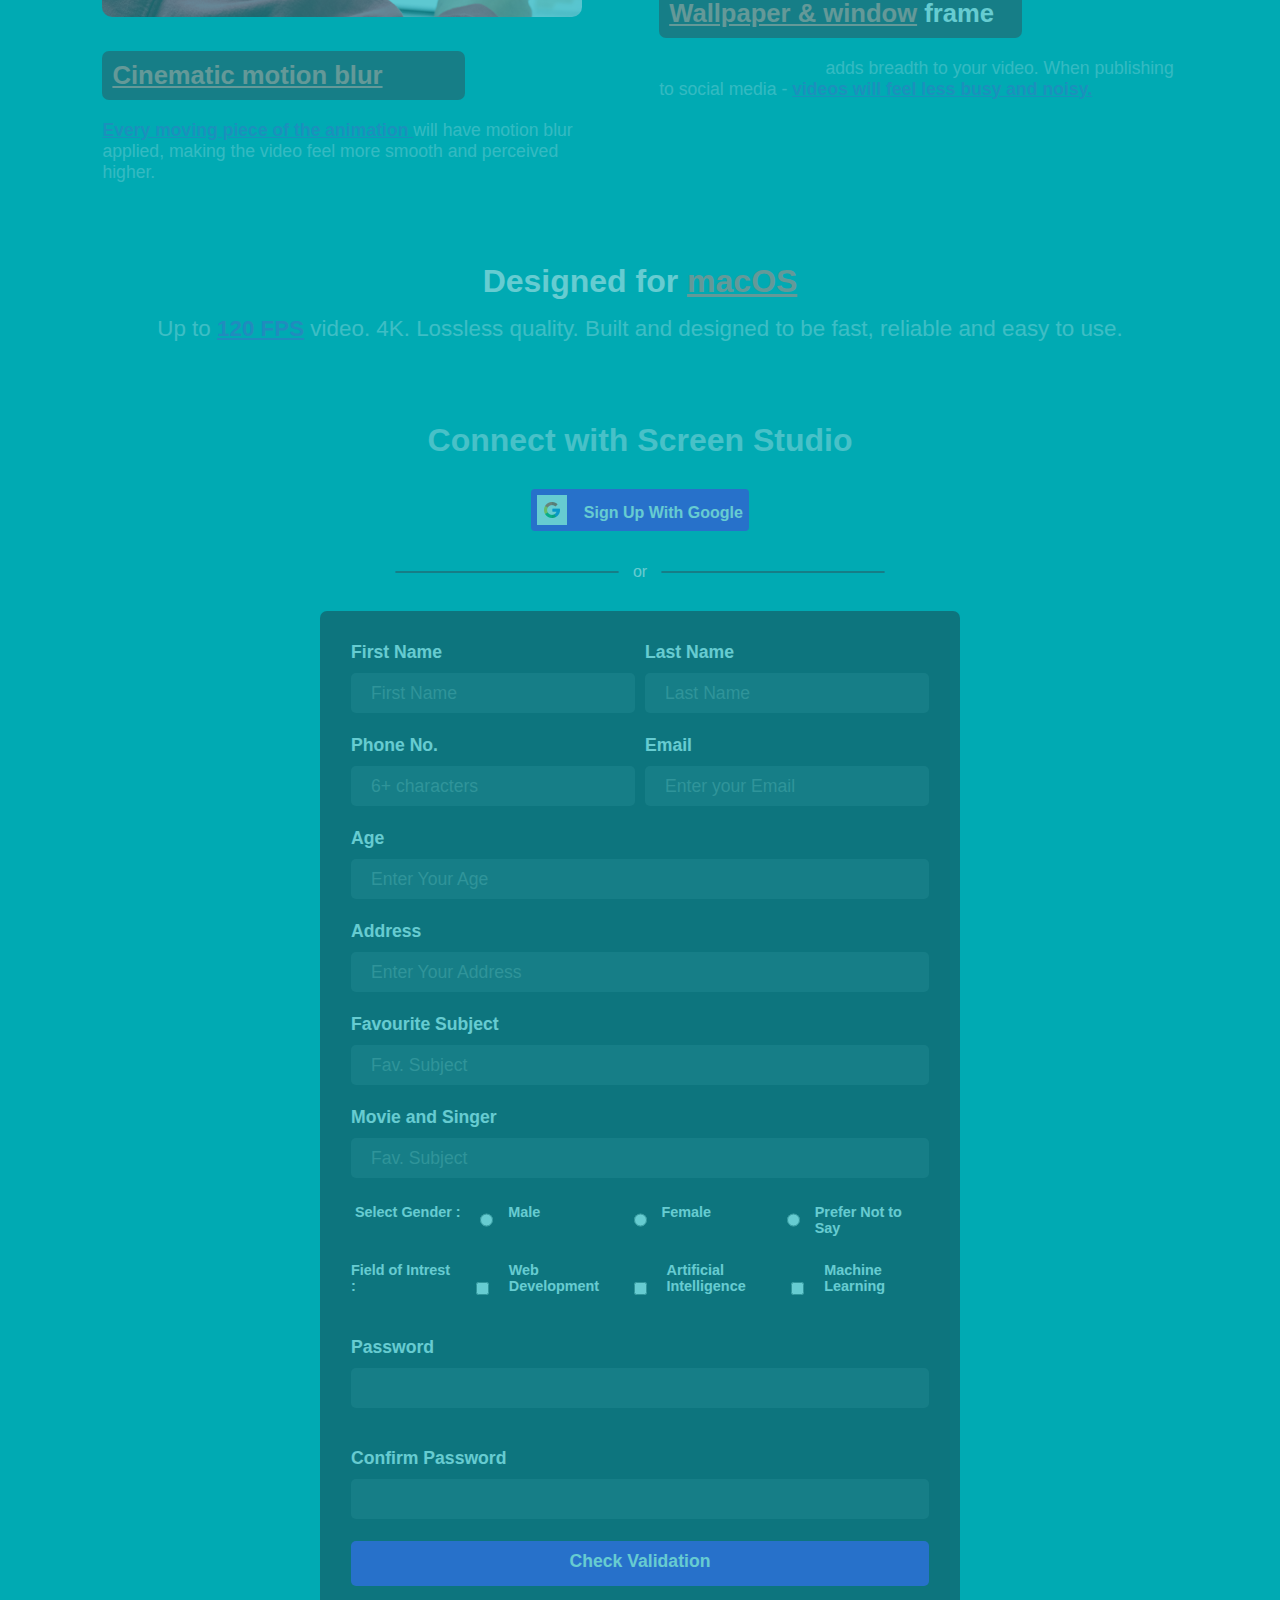
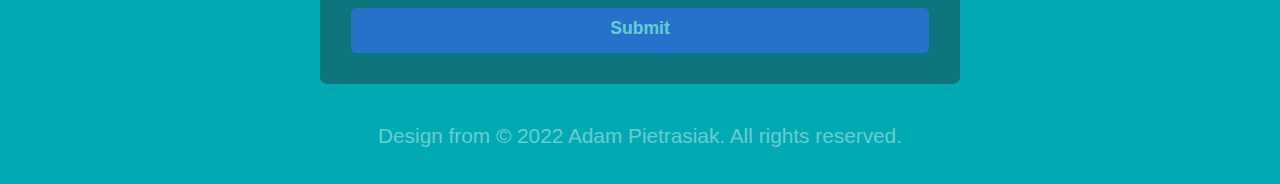
==== commit e930fabf: "added input field" ====
--- a/index.html
+++ b/index.html
@@ -213,6 +213,21 @@
                     </div>
                 </div>
 
+                <div class="row">
+                    <div class="input-data" id="phone_left">
+                    <label>Favourite Subject</label>
+                    <input type="text" placeholder="Fav. Subject" id="phone" class="input"> 
+                    </div>
+                </div>
+
+                <div class="row">
+                    <div class="input-data" id="phone_left">
+                    <label>Movie and Singer</label>
+                    <input type="text" placeholder="Fav. Subject" id="phone" class="input"> 
+                    </div>
+                </div>
+
+
                 <div class="one-line">
                 <div class="row">
                     <div class="input-data" id="radio"> 
